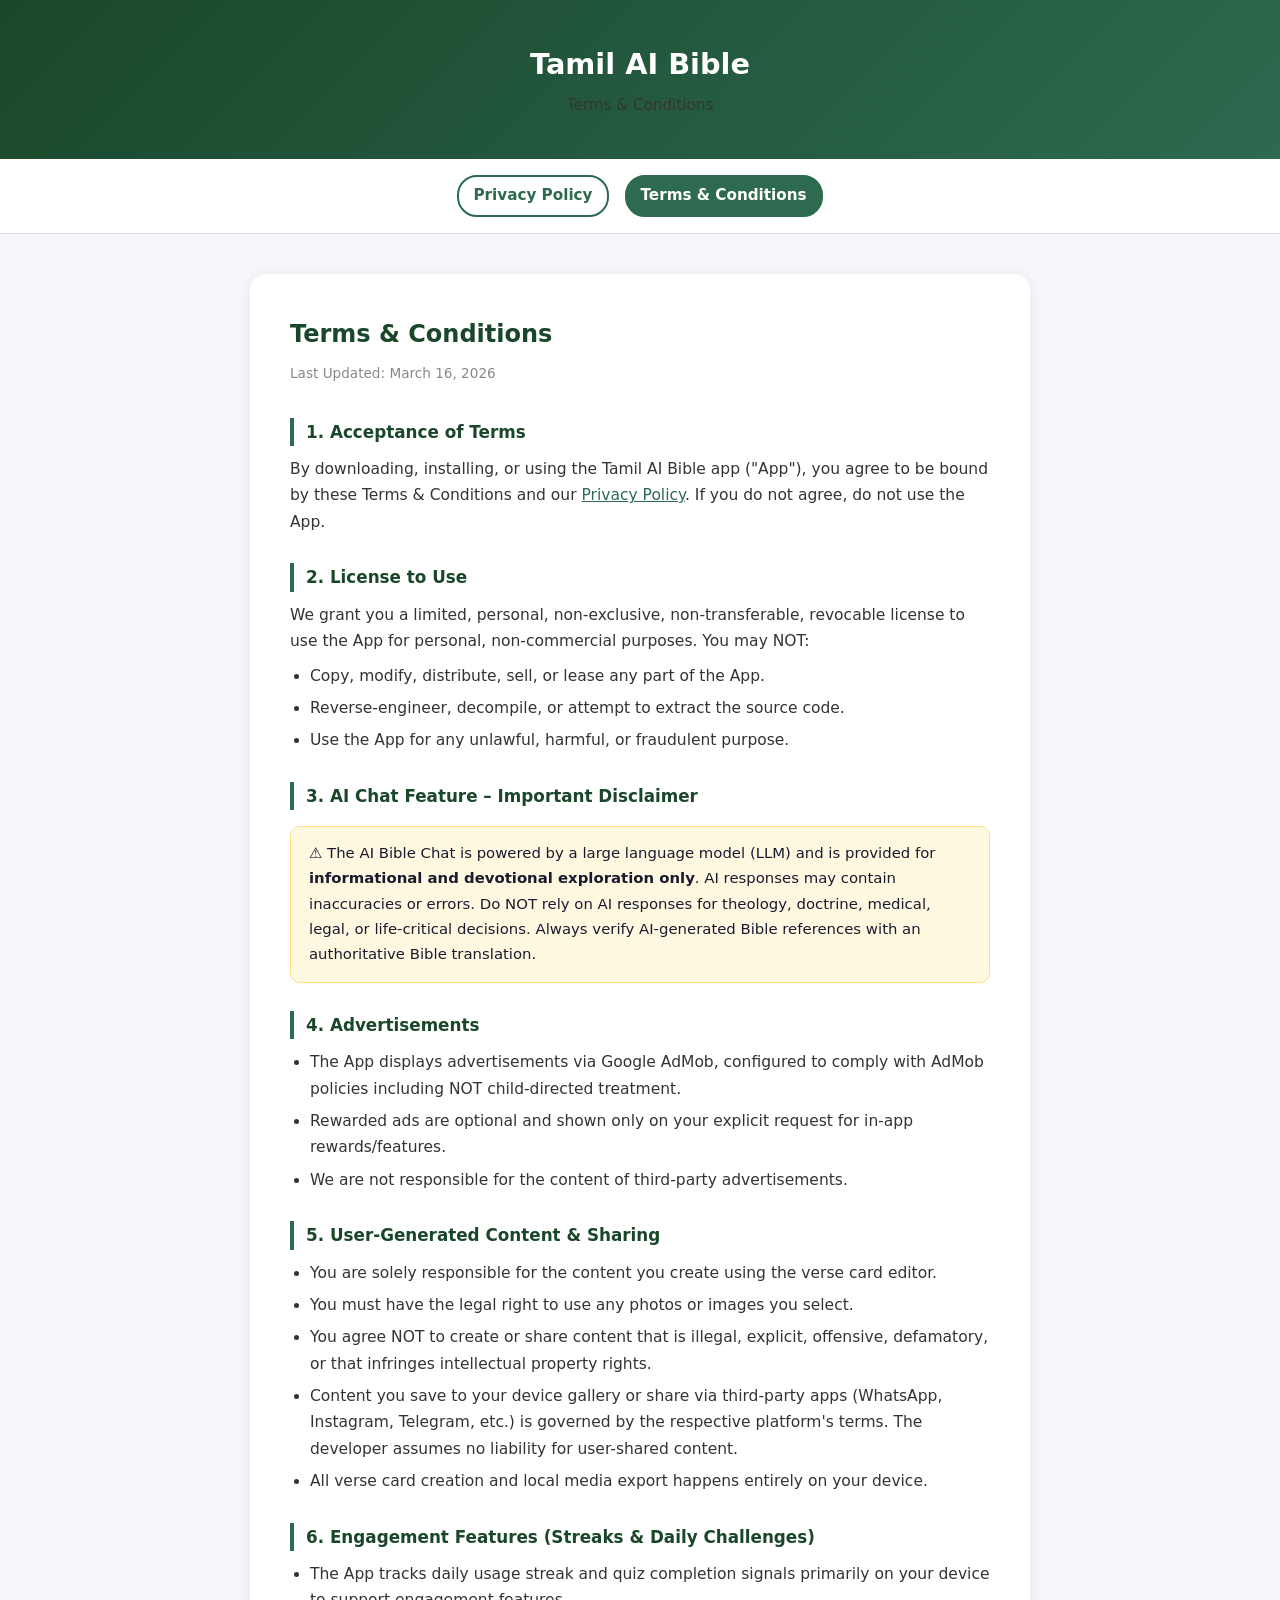
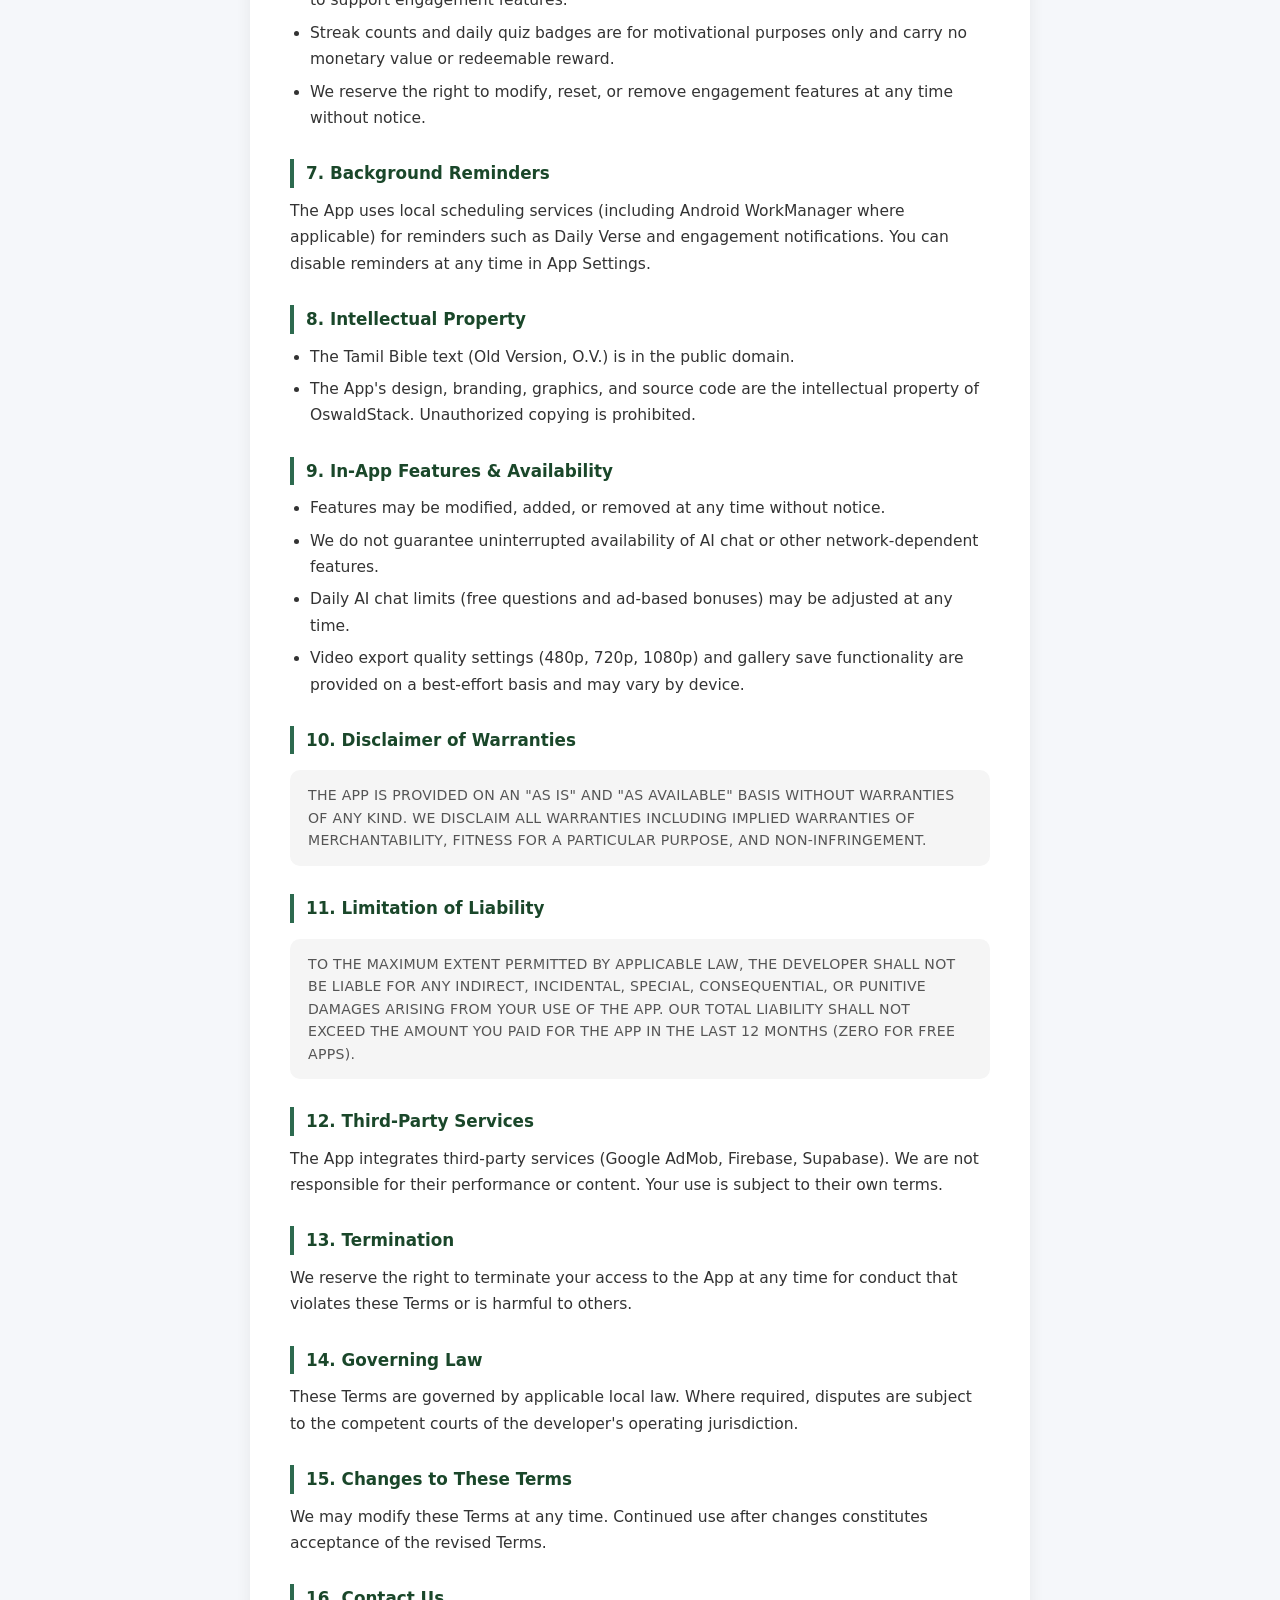
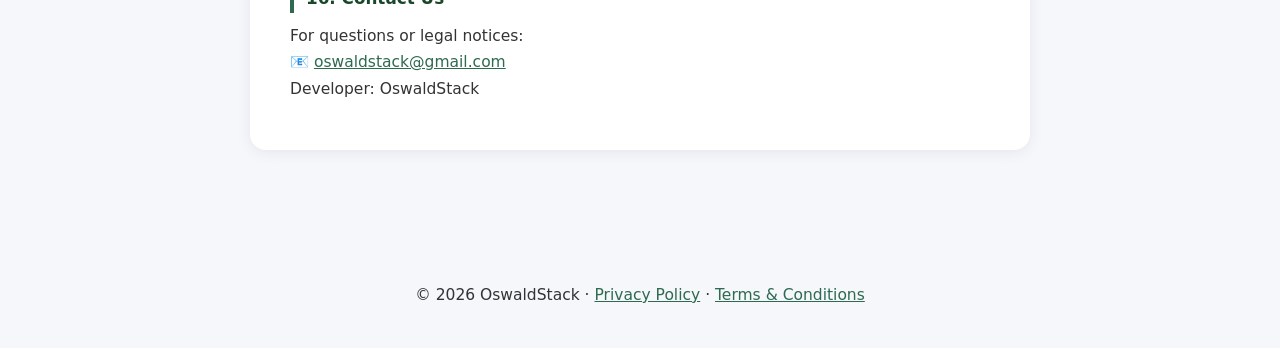
==== docs/terms.html @ f8a59f2b "email change" ====
<!DOCTYPE html>
<html lang="en">

<head>
  <meta charset="UTF-8" />
  <meta name="viewport" content="width=device-width, initial-scale=1.0" />
  <title>Terms &amp; Conditions – Tamil AI Bible</title>
  <style>
    * {
      box-sizing: border-box;
      margin: 0;
      padding: 0;
    }

    body {
      font-family: 'Segoe UI', system-ui, -apple-system, sans-serif;
      background: #f5f7fa;
      color: #1a1a2e;
      line-height: 1.7;
    }

    header {
      background: linear-gradient(135deg, #1a472a 0%, #2d6a4f 100%);
      color: white;
      padding: 40px 24px 32px;
      text-align: center;
    }

    header h1 {
      font-size: 1.8rem;
      font-weight: 700;
    }

    header p {
      font-size: 0.95rem;
      opacity: 0.85;
      margin-top: 4px;
    }

    nav {
      display: flex;
      justify-content: center;
      gap: 16px;
      padding: 16px;
      background: white;
      border-bottom: 1px solid #e0e0e0;
      position: sticky;
      top: 0;
      z-index: 10;
    }

    nav a {
      color: #2d6a4f;
      text-decoration: none;
      font-weight: 600;
      font-size: 0.95rem;
      padding: 6px 14px;
      border-radius: 20px;
      border: 2px solid #2d6a4f;
      transition: all 0.2s;
    }

    nav a:hover,
    nav a.active {
      background: #2d6a4f;
      color: white;
    }

    .container {
      max-width: 820px;
      margin: 40px auto;
      padding: 0 20px 60px;
    }

    .card {
      background: white;
      border-radius: 16px;
      padding: 40px;
      box-shadow: 0 2px 16px rgba(0, 0, 0, 0.07);
    }

    .card h2 {
      font-size: 1.5rem;
      color: #1a472a;
      margin-bottom: 8px;
    }

    .updated {
      color: #888;
      font-size: 0.85rem;
      margin-bottom: 32px;
      display: block;
    }

    h3 {
      font-size: 1.05rem;
      color: #1a472a;
      margin: 28px 0 10px;
      padding-left: 12px;
      border-left: 4px solid #2d6a4f;
    }

    p,
    li {
      font-size: 0.97rem;
      color: #333;
      margin-bottom: 8px;
    }

    ul {
      padding-left: 20px;
    }

    li {
      margin-bottom: 6px;
    }

    a {
      color: #2d6a4f;
    }

    .warning {
      background: #fff8e1;
      border: 1px solid #ffe082;
      border-radius: 10px;
      padding: 14px 18px;
      margin: 16px 0;
      font-size: 0.93rem;
    }

    .legal {
      background: #f5f5f5;
      border-radius: 10px;
      padding: 14px 18px;
      margin: 16px 0;
      font-size: 0.88rem;
      color: #555;
      text-transform: uppercase;
      letter-spacing: 0.02em;
      line-height: 1.6;
    }

    footer {
      text-align: center;
      color: #aaa;
      font-size: 0.85rem;
      padding: 32px 16px;
    }

    footer a {
      color: #2d6a4f;
    }

    @media (max-width: 600px) {
      .card {
        padding: 24px 16px;
      }
    }
  </style>
</head>

<body>

  <header>
    <h1>Tamil AI Bible</h1>
    <p>Terms &amp; Conditions</p>
  </header>

  <nav>
    <a href="privacy.html">Privacy Policy</a>
    <a href="terms.html" class="active">Terms &amp; Conditions</a>
  </nav>

  <div class="container">
    <div class="card">
      <h2>Terms &amp; Conditions</h2>
      <span class="updated">Last Updated: March 16, 2026</span>

      <h3>1. Acceptance of Terms</h3>
      <p>By downloading, installing, or using the Tamil AI Bible app ("App"), you agree to be bound by these Terms &amp;
        Conditions and our <a href="privacy.html">Privacy Policy</a>. If you do not agree, do not use the App.</p>

      <h3>2. License to Use</h3>
      <p>We grant you a limited, personal, non-exclusive, non-transferable, revocable license to use the App for
        personal, non-commercial purposes. You may NOT:</p>
      <ul>
        <li>Copy, modify, distribute, sell, or lease any part of the App.</li>
        <li>Reverse-engineer, decompile, or attempt to extract the source code.</li>
        <li>Use the App for any unlawful, harmful, or fraudulent purpose.</li>
      </ul>

      <h3>3. AI Chat Feature – Important Disclaimer</h3>
      <div class="warning">
        ⚠️ The AI Bible Chat is powered by a large language model (LLM) and is provided for <strong>informational and
          devotional exploration only</strong>. AI responses may contain inaccuracies or errors. Do NOT rely on AI
        responses for theology, doctrine, medical, legal, or life-critical decisions. Always verify AI-generated Bible
        references with an authoritative Bible translation.
      </div>

      <h3>4. Advertisements</h3>
      <ul>
        <li>The App displays advertisements via Google AdMob, configured to comply with AdMob policies including NOT
          child-directed treatment.</li>
        <li>Rewarded ads are optional and shown only on your explicit request for in-app rewards/features.</li>
        <li>We are not responsible for the content of third-party advertisements.</li>
      </ul>

      <h3>5. User-Generated Content &amp; Sharing</h3>
      <ul>
        <li>You are solely responsible for the content you create using the verse card editor.</li>
        <li>You must have the legal right to use any photos or images you select.</li>
        <li>You agree NOT to create or share content that is illegal, explicit, offensive, defamatory, or that infringes
          intellectual property rights.</li>
        <li>Content you save to your device gallery or share via third-party apps (WhatsApp, Instagram, Telegram, etc.)
          is governed by the respective platform's terms. The developer assumes no liability for user-shared content.
        </li>
        <li>All verse card creation and local media export happens entirely on your device.</li>
      </ul>

      <h3>6. Engagement Features (Streaks &amp; Daily Challenges)</h3>
      <ul>
        <li>The App tracks daily usage streak and quiz completion signals primarily on your device to support engagement
          features.</li>
        <li>Streak counts and daily quiz badges are for motivational purposes only and carry no monetary value or
          redeemable reward.</li>
        <li>We reserve the right to modify, reset, or remove engagement features at any time without notice.</li>
      </ul>

      <h3>7. Background Reminders</h3>
      <p>The App uses local scheduling services (including Android WorkManager where applicable) for reminders such as
        Daily Verse and engagement notifications. You can disable reminders at any time in App Settings.</p>

      <h3>8. Intellectual Property</h3>
      <ul>
        <li>The Tamil Bible text (Old Version, O.V.) is in the public domain.</li>
        <li>The App's design, branding, graphics, and source code are the intellectual property of OswaldStack.
          Unauthorized copying is prohibited.</li>
      </ul>

      <h3>9. In-App Features &amp; Availability</h3>
      <ul>
        <li>Features may be modified, added, or removed at any time without notice.</li>
        <li>We do not guarantee uninterrupted availability of AI chat or other network-dependent features.</li>
        <li>Daily AI chat limits (free questions and ad-based bonuses) may be adjusted at any time.</li>
        <li>Video export quality settings (480p, 720p, 1080p) and gallery save functionality are provided on a
          best-effort basis and may vary by device.</li>
      </ul>

      <h3>10. Disclaimer of Warranties</h3>
      <div class="legal">
        THE APP IS PROVIDED ON AN "AS IS" AND "AS AVAILABLE" BASIS WITHOUT WARRANTIES OF ANY KIND. WE DISCLAIM ALL
        WARRANTIES INCLUDING IMPLIED WARRANTIES OF MERCHANTABILITY, FITNESS FOR A PARTICULAR PURPOSE, AND
        NON-INFRINGEMENT.
      </div>

      <h3>11. Limitation of Liability</h3>
      <div class="legal">
        TO THE MAXIMUM EXTENT PERMITTED BY APPLICABLE LAW, THE DEVELOPER SHALL NOT BE LIABLE FOR ANY INDIRECT,
        INCIDENTAL, SPECIAL, CONSEQUENTIAL, OR PUNITIVE DAMAGES ARISING FROM YOUR USE OF THE APP. OUR TOTAL LIABILITY
        SHALL NOT EXCEED THE AMOUNT YOU PAID FOR THE APP IN THE LAST 12 MONTHS (ZERO FOR FREE APPS).
      </div>

      <h3>12. Third-Party Services</h3>
      <p>The App integrates third-party services (Google AdMob, Firebase, Supabase). We are not responsible for their
        performance or content. Your use is subject to their own terms.</p>

      <h3>13. Termination</h3>
      <p>We reserve the right to terminate your access to the App at any time for conduct that violates these Terms or
        is harmful to others.</p>

      <h3>14. Governing Law</h3>
      <p>These Terms are governed by applicable local law. Where required, disputes are subject to the competent courts
        of the developer's operating jurisdiction.</p>

      <h3>15. Changes to These Terms</h3>
      <p>We may modify these Terms at any time. Continued use after changes constitutes acceptance of the revised Terms.
      </p>

      <h3>16. Contact Us</h3>
      <p>For questions or legal notices:<br />
        📧 <a href="mailto:oswaldstack@gmail.com">oswaldstack@gmail.com</a><br />
        Developer: OswaldStack</p>
    </div>
  </div>

  <footer>
    <p>&copy; 2026 OswaldStack · <a href="privacy.html">Privacy Policy</a> · <a href="terms.html">Terms &amp;
        Conditions</a></p>
  </footer>

</body>

</html>
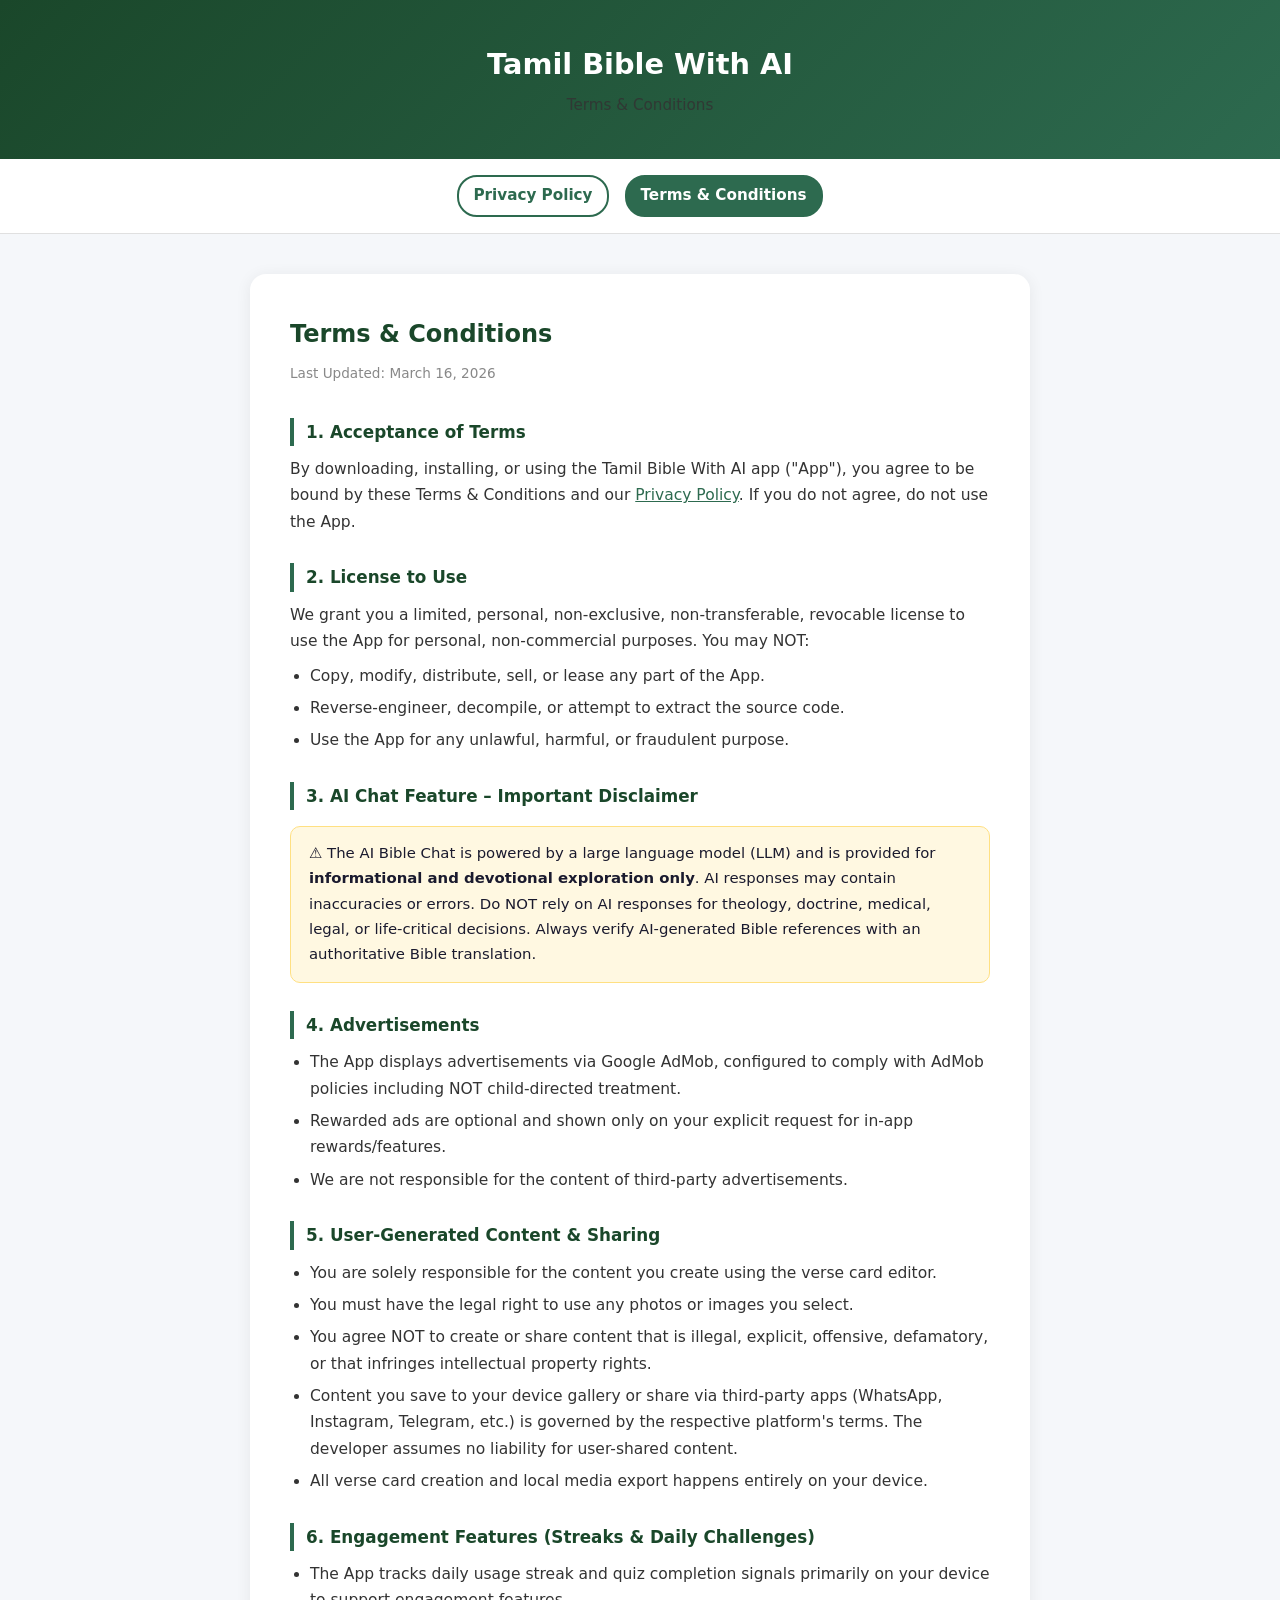
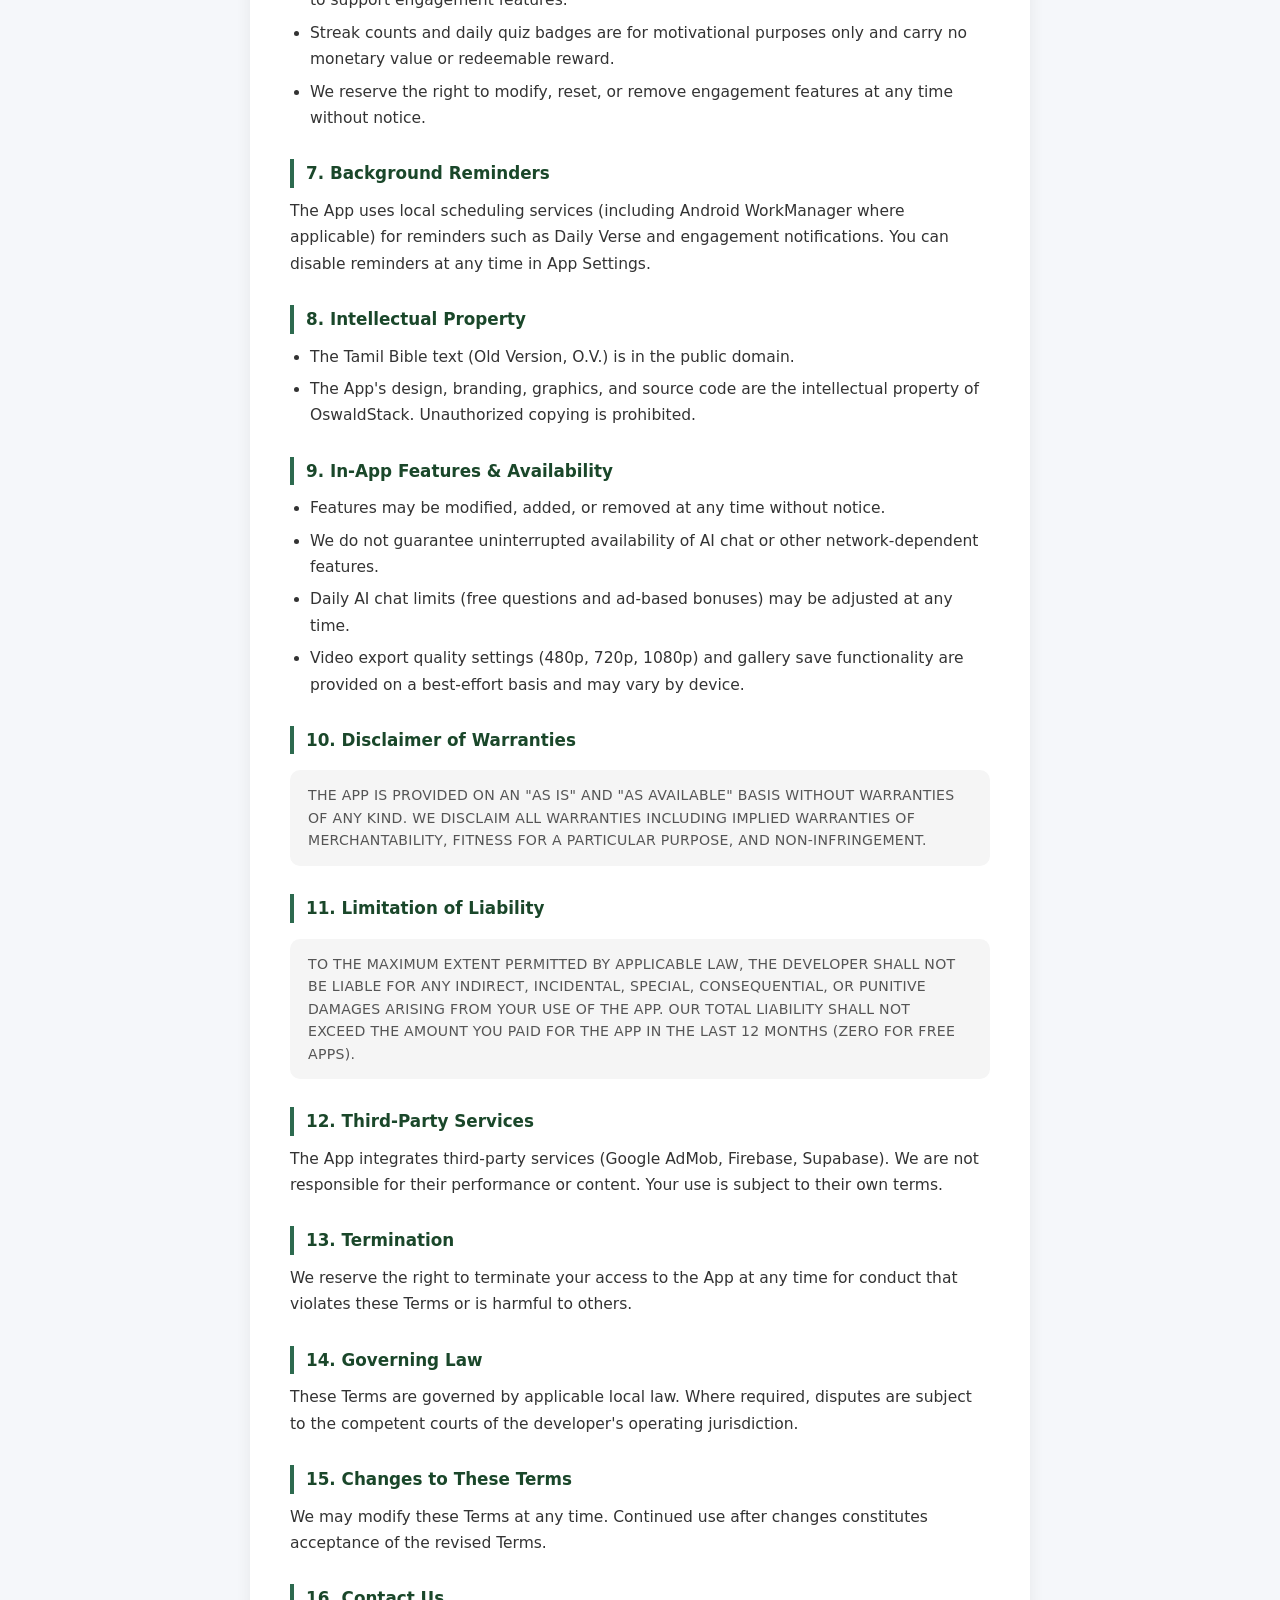
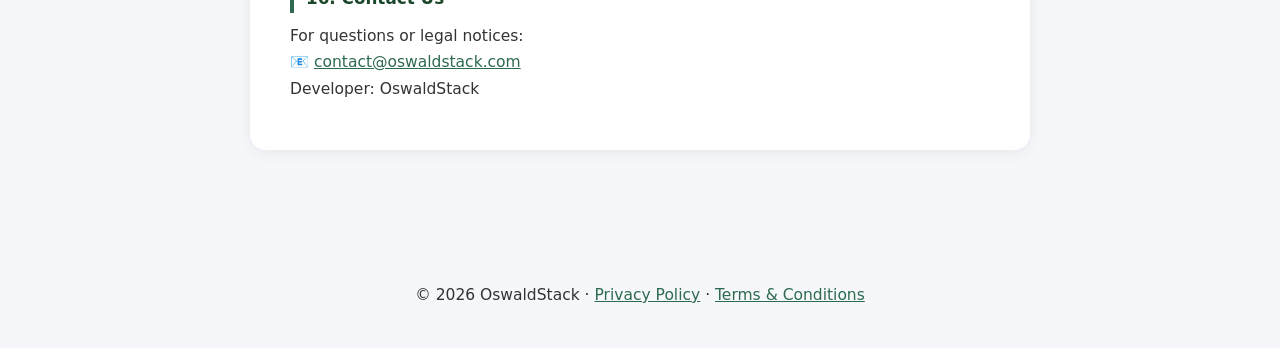
==== commit 9196a326: "Update privacy and terms documents" ====
--- a/docs/terms.html
+++ b/docs/terms.html
@@ -1,42 +1,25 @@
 <!DOCTYPE html>
 <html lang="en">
-
 <head>
   <meta charset="UTF-8" />
   <meta name="viewport" content="width=device-width, initial-scale=1.0" />
-  <title>Terms &amp; Conditions – Tamil AI Bible</title>
+  <title>Terms &amp; Conditions – Tamil Bible With AI</title>
   <style>
-    * {
-      box-sizing: border-box;
-      margin: 0;
-      padding: 0;
-    }
-
+    * { box-sizing: border-box; margin: 0; padding: 0; }
     body {
       font-family: 'Segoe UI', system-ui, -apple-system, sans-serif;
       background: #f5f7fa;
       color: #1a1a2e;
       line-height: 1.7;
     }
-
     header {
       background: linear-gradient(135deg, #1a472a 0%, #2d6a4f 100%);
       color: white;
       padding: 40px 24px 32px;
       text-align: center;
     }
-
-    header h1 {
-      font-size: 1.8rem;
-      font-weight: 700;
-    }
-
-    header p {
-      font-size: 0.95rem;
-      opacity: 0.85;
-      margin-top: 4px;
-    }
-
+    header h1 { font-size: 1.8rem; font-weight: 700; }
+    header p { font-size: 0.95rem; opacity: 0.85; margin-top: 4px; }
     nav {
       display: flex;
       justify-content: center;
@@ -48,7 +31,6 @@
       top: 0;
       z-index: 10;
     }
-
     nav a {
       color: #2d6a4f;
       text-decoration: none;
@@ -59,39 +41,32 @@
       border: 2px solid #2d6a4f;
       transition: all 0.2s;
     }
-
-    nav a:hover,
-    nav a.active {
+    nav a:hover, nav a.active {
       background: #2d6a4f;
       color: white;
     }
-
     .container {
       max-width: 820px;
       margin: 40px auto;
       padding: 0 20px 60px;
     }
-
     .card {
       background: white;
       border-radius: 16px;
       padding: 40px;
-      box-shadow: 0 2px 16px rgba(0, 0, 0, 0.07);
-    }
-
+      box-shadow: 0 2px 16px rgba(0,0,0,0.07);
+    }
     .card h2 {
       font-size: 1.5rem;
       color: #1a472a;
       margin-bottom: 8px;
     }
-
     .updated {
       color: #888;
       font-size: 0.85rem;
       margin-bottom: 32px;
       display: block;
     }
-
     h3 {
       font-size: 1.05rem;
       color: #1a472a;
@@ -99,26 +74,10 @@
       padding-left: 12px;
       border-left: 4px solid #2d6a4f;
     }
-
-    p,
-    li {
-      font-size: 0.97rem;
-      color: #333;
-      margin-bottom: 8px;
-    }
-
-    ul {
-      padding-left: 20px;
-    }
-
-    li {
-      margin-bottom: 6px;
-    }
-
-    a {
-      color: #2d6a4f;
-    }
-
+    p, li { font-size: 0.97rem; color: #333; margin-bottom: 8px; }
+    ul { padding-left: 20px; }
+    li { margin-bottom: 6px; }
+    a { color: #2d6a4f; }
     .warning {
       background: #fff8e1;
       border: 1px solid #ffe082;
@@ -127,7 +86,6 @@
       margin: 16px 0;
       font-size: 0.93rem;
     }
-
     .legal {
       background: #f5f5f5;
       border-radius: 10px;
@@ -139,155 +97,123 @@
       letter-spacing: 0.02em;
       line-height: 1.6;
     }
-
     footer {
       text-align: center;
       color: #aaa;
       font-size: 0.85rem;
       padding: 32px 16px;
     }
-
-    footer a {
-      color: #2d6a4f;
-    }
-
+    footer a { color: #2d6a4f; }
     @media (max-width: 600px) {
-      .card {
-        padding: 24px 16px;
-      }
+      .card { padding: 24px 16px; }
     }
   </style>
 </head>
-
 <body>
 
-  <header>
-    <h1>Tamil AI Bible</h1>
-    <p>Terms &amp; Conditions</p>
-  </header>
-
-  <nav>
-    <a href="privacy.html">Privacy Policy</a>
-    <a href="terms.html" class="active">Terms &amp; Conditions</a>
-  </nav>
-
-  <div class="container">
-    <div class="card">
-      <h2>Terms &amp; Conditions</h2>
-      <span class="updated">Last Updated: March 16, 2026</span>
-
-      <h3>1. Acceptance of Terms</h3>
-      <p>By downloading, installing, or using the Tamil AI Bible app ("App"), you agree to be bound by these Terms &amp;
-        Conditions and our <a href="privacy.html">Privacy Policy</a>. If you do not agree, do not use the App.</p>
-
-      <h3>2. License to Use</h3>
-      <p>We grant you a limited, personal, non-exclusive, non-transferable, revocable license to use the App for
-        personal, non-commercial purposes. You may NOT:</p>
-      <ul>
-        <li>Copy, modify, distribute, sell, or lease any part of the App.</li>
-        <li>Reverse-engineer, decompile, or attempt to extract the source code.</li>
-        <li>Use the App for any unlawful, harmful, or fraudulent purpose.</li>
-      </ul>
-
-      <h3>3. AI Chat Feature – Important Disclaimer</h3>
-      <div class="warning">
-        ⚠️ The AI Bible Chat is powered by a large language model (LLM) and is provided for <strong>informational and
-          devotional exploration only</strong>. AI responses may contain inaccuracies or errors. Do NOT rely on AI
-        responses for theology, doctrine, medical, legal, or life-critical decisions. Always verify AI-generated Bible
-        references with an authoritative Bible translation.
-      </div>
-
-      <h3>4. Advertisements</h3>
-      <ul>
-        <li>The App displays advertisements via Google AdMob, configured to comply with AdMob policies including NOT
-          child-directed treatment.</li>
-        <li>Rewarded ads are optional and shown only on your explicit request for in-app rewards/features.</li>
-        <li>We are not responsible for the content of third-party advertisements.</li>
-      </ul>
-
-      <h3>5. User-Generated Content &amp; Sharing</h3>
-      <ul>
-        <li>You are solely responsible for the content you create using the verse card editor.</li>
-        <li>You must have the legal right to use any photos or images you select.</li>
-        <li>You agree NOT to create or share content that is illegal, explicit, offensive, defamatory, or that infringes
-          intellectual property rights.</li>
-        <li>Content you save to your device gallery or share via third-party apps (WhatsApp, Instagram, Telegram, etc.)
-          is governed by the respective platform's terms. The developer assumes no liability for user-shared content.
-        </li>
-        <li>All verse card creation and local media export happens entirely on your device.</li>
-      </ul>
-
-      <h3>6. Engagement Features (Streaks &amp; Daily Challenges)</h3>
-      <ul>
-        <li>The App tracks daily usage streak and quiz completion signals primarily on your device to support engagement
-          features.</li>
-        <li>Streak counts and daily quiz badges are for motivational purposes only and carry no monetary value or
-          redeemable reward.</li>
-        <li>We reserve the right to modify, reset, or remove engagement features at any time without notice.</li>
-      </ul>
-
-      <h3>7. Background Reminders</h3>
-      <p>The App uses local scheduling services (including Android WorkManager where applicable) for reminders such as
-        Daily Verse and engagement notifications. You can disable reminders at any time in App Settings.</p>
-
-      <h3>8. Intellectual Property</h3>
-      <ul>
-        <li>The Tamil Bible text (Old Version, O.V.) is in the public domain.</li>
-        <li>The App's design, branding, graphics, and source code are the intellectual property of OswaldStack.
-          Unauthorized copying is prohibited.</li>
-      </ul>
-
-      <h3>9. In-App Features &amp; Availability</h3>
-      <ul>
-        <li>Features may be modified, added, or removed at any time without notice.</li>
-        <li>We do not guarantee uninterrupted availability of AI chat or other network-dependent features.</li>
-        <li>Daily AI chat limits (free questions and ad-based bonuses) may be adjusted at any time.</li>
-        <li>Video export quality settings (480p, 720p, 1080p) and gallery save functionality are provided on a
-          best-effort basis and may vary by device.</li>
-      </ul>
-
-      <h3>10. Disclaimer of Warranties</h3>
-      <div class="legal">
-        THE APP IS PROVIDED ON AN "AS IS" AND "AS AVAILABLE" BASIS WITHOUT WARRANTIES OF ANY KIND. WE DISCLAIM ALL
-        WARRANTIES INCLUDING IMPLIED WARRANTIES OF MERCHANTABILITY, FITNESS FOR A PARTICULAR PURPOSE, AND
-        NON-INFRINGEMENT.
-      </div>
-
-      <h3>11. Limitation of Liability</h3>
-      <div class="legal">
-        TO THE MAXIMUM EXTENT PERMITTED BY APPLICABLE LAW, THE DEVELOPER SHALL NOT BE LIABLE FOR ANY INDIRECT,
-        INCIDENTAL, SPECIAL, CONSEQUENTIAL, OR PUNITIVE DAMAGES ARISING FROM YOUR USE OF THE APP. OUR TOTAL LIABILITY
-        SHALL NOT EXCEED THE AMOUNT YOU PAID FOR THE APP IN THE LAST 12 MONTHS (ZERO FOR FREE APPS).
-      </div>
-
-      <h3>12. Third-Party Services</h3>
-      <p>The App integrates third-party services (Google AdMob, Firebase, Supabase). We are not responsible for their
-        performance or content. Your use is subject to their own terms.</p>
-
-      <h3>13. Termination</h3>
-      <p>We reserve the right to terminate your access to the App at any time for conduct that violates these Terms or
-        is harmful to others.</p>
-
-      <h3>14. Governing Law</h3>
-      <p>These Terms are governed by applicable local law. Where required, disputes are subject to the competent courts
-        of the developer's operating jurisdiction.</p>
-
-      <h3>15. Changes to These Terms</h3>
-      <p>We may modify these Terms at any time. Continued use after changes constitutes acceptance of the revised Terms.
-      </p>
-
-      <h3>16. Contact Us</h3>
-      <p>For questions or legal notices:<br />
-        📧 <a href="mailto:oswaldstack@gmail.com">oswaldstack@gmail.com</a><br />
-        Developer: OswaldStack</p>
+<header>
+  <h1>Tamil Bible With AI</h1>
+  <p>Terms &amp; Conditions</p>
+</header>
+
+<nav>
+  <a href="privacy.html">Privacy Policy</a>
+  <a href="terms.html" class="active">Terms &amp; Conditions</a>
+</nav>
+
+<div class="container">
+  <div class="card">
+    <h2>Terms &amp; Conditions</h2>
+    <span class="updated">Last Updated: March 16, 2026</span>
+
+    <h3>1. Acceptance of Terms</h3>
+    <p>By downloading, installing, or using the Tamil Bible With AI app ("App"), you agree to be bound by these Terms &amp; Conditions and our <a href="privacy.html">Privacy Policy</a>. If you do not agree, do not use the App.</p>
+
+    <h3>2. License to Use</h3>
+    <p>We grant you a limited, personal, non-exclusive, non-transferable, revocable license to use the App for personal, non-commercial purposes. You may NOT:</p>
+    <ul>
+      <li>Copy, modify, distribute, sell, or lease any part of the App.</li>
+      <li>Reverse-engineer, decompile, or attempt to extract the source code.</li>
+      <li>Use the App for any unlawful, harmful, or fraudulent purpose.</li>
+    </ul>
+
+    <h3>3. AI Chat Feature – Important Disclaimer</h3>
+    <div class="warning">
+      ⚠️ The AI Bible Chat is powered by a large language model (LLM) and is provided for <strong>informational and devotional exploration only</strong>. AI responses may contain inaccuracies or errors. Do NOT rely on AI responses for theology, doctrine, medical, legal, or life-critical decisions. Always verify AI-generated Bible references with an authoritative Bible translation.
     </div>
+
+    <h3>4. Advertisements</h3>
+    <ul>
+      <li>The App displays advertisements via Google AdMob, configured to comply with AdMob policies including NOT child-directed treatment.</li>
+      <li>Rewarded ads are optional and shown only on your explicit request for in-app rewards/features.</li>
+      <li>We are not responsible for the content of third-party advertisements.</li>
+    </ul>
+
+    <h3>5. User-Generated Content &amp; Sharing</h3>
+    <ul>
+      <li>You are solely responsible for the content you create using the verse card editor.</li>
+      <li>You must have the legal right to use any photos or images you select.</li>
+      <li>You agree NOT to create or share content that is illegal, explicit, offensive, defamatory, or that infringes intellectual property rights.</li>
+      <li>Content you save to your device gallery or share via third-party apps (WhatsApp, Instagram, Telegram, etc.) is governed by the respective platform's terms. The developer assumes no liability for user-shared content.</li>
+      <li>All verse card creation and local media export happens entirely on your device.</li>
+    </ul>
+
+    <h3>6. Engagement Features (Streaks &amp; Daily Challenges)</h3>
+    <ul>
+      <li>The App tracks daily usage streak and quiz completion signals primarily on your device to support engagement features.</li>
+      <li>Streak counts and daily quiz badges are for motivational purposes only and carry no monetary value or redeemable reward.</li>
+      <li>We reserve the right to modify, reset, or remove engagement features at any time without notice.</li>
+    </ul>
+
+    <h3>7. Background Reminders</h3>
+    <p>The App uses local scheduling services (including Android WorkManager where applicable) for reminders such as Daily Verse and engagement notifications. You can disable reminders at any time in App Settings.</p>
+
+    <h3>8. Intellectual Property</h3>
+    <ul>
+      <li>The Tamil Bible text (Old Version, O.V.) is in the public domain.</li>
+      <li>The App's design, branding, graphics, and source code are the intellectual property of OswaldStack. Unauthorized copying is prohibited.</li>
+    </ul>
+
+    <h3>9. In-App Features &amp; Availability</h3>
+    <ul>
+      <li>Features may be modified, added, or removed at any time without notice.</li>
+      <li>We do not guarantee uninterrupted availability of AI chat or other network-dependent features.</li>
+      <li>Daily AI chat limits (free questions and ad-based bonuses) may be adjusted at any time.</li>
+      <li>Video export quality settings (480p, 720p, 1080p) and gallery save functionality are provided on a best-effort basis and may vary by device.</li>
+    </ul>
+
+    <h3>10. Disclaimer of Warranties</h3>
+    <div class="legal">
+      THE APP IS PROVIDED ON AN "AS IS" AND "AS AVAILABLE" BASIS WITHOUT WARRANTIES OF ANY KIND. WE DISCLAIM ALL WARRANTIES INCLUDING IMPLIED WARRANTIES OF MERCHANTABILITY, FITNESS FOR A PARTICULAR PURPOSE, AND NON-INFRINGEMENT.
+    </div>
+
+    <h3>11. Limitation of Liability</h3>
+    <div class="legal">
+      TO THE MAXIMUM EXTENT PERMITTED BY APPLICABLE LAW, THE DEVELOPER SHALL NOT BE LIABLE FOR ANY INDIRECT, INCIDENTAL, SPECIAL, CONSEQUENTIAL, OR PUNITIVE DAMAGES ARISING FROM YOUR USE OF THE APP. OUR TOTAL LIABILITY SHALL NOT EXCEED THE AMOUNT YOU PAID FOR THE APP IN THE LAST 12 MONTHS (ZERO FOR FREE APPS).
+    </div>
+
+    <h3>12. Third-Party Services</h3>
+    <p>The App integrates third-party services (Google AdMob, Firebase, Supabase). We are not responsible for their performance or content. Your use is subject to their own terms.</p>
+
+    <h3>13. Termination</h3>
+    <p>We reserve the right to terminate your access to the App at any time for conduct that violates these Terms or is harmful to others.</p>
+
+    <h3>14. Governing Law</h3>
+    <p>These Terms are governed by applicable local law. Where required, disputes are subject to the competent courts of the developer's operating jurisdiction.</p>
+
+    <h3>15. Changes to These Terms</h3>
+    <p>We may modify these Terms at any time. Continued use after changes constitutes acceptance of the revised Terms.</p>
+
+    <h3>16. Contact Us</h3>
+    <p>For questions or legal notices:<br/>
+    📧 <a href="mailto:contact@oswaldstack.com">contact@oswaldstack.com</a><br/>
+    Developer: OswaldStack</p>
   </div>
-
-  <footer>
-    <p>&copy; 2026 OswaldStack · <a href="privacy.html">Privacy Policy</a> · <a href="terms.html">Terms &amp;
-        Conditions</a></p>
-  </footer>
+</div>
+
+<footer>
+  <p>&copy; 2026 OswaldStack · <a href="privacy.html">Privacy Policy</a> · <a href="terms.html">Terms &amp; Conditions</a></p>
+</footer>
 
 </body>
-
-</html>+</html>
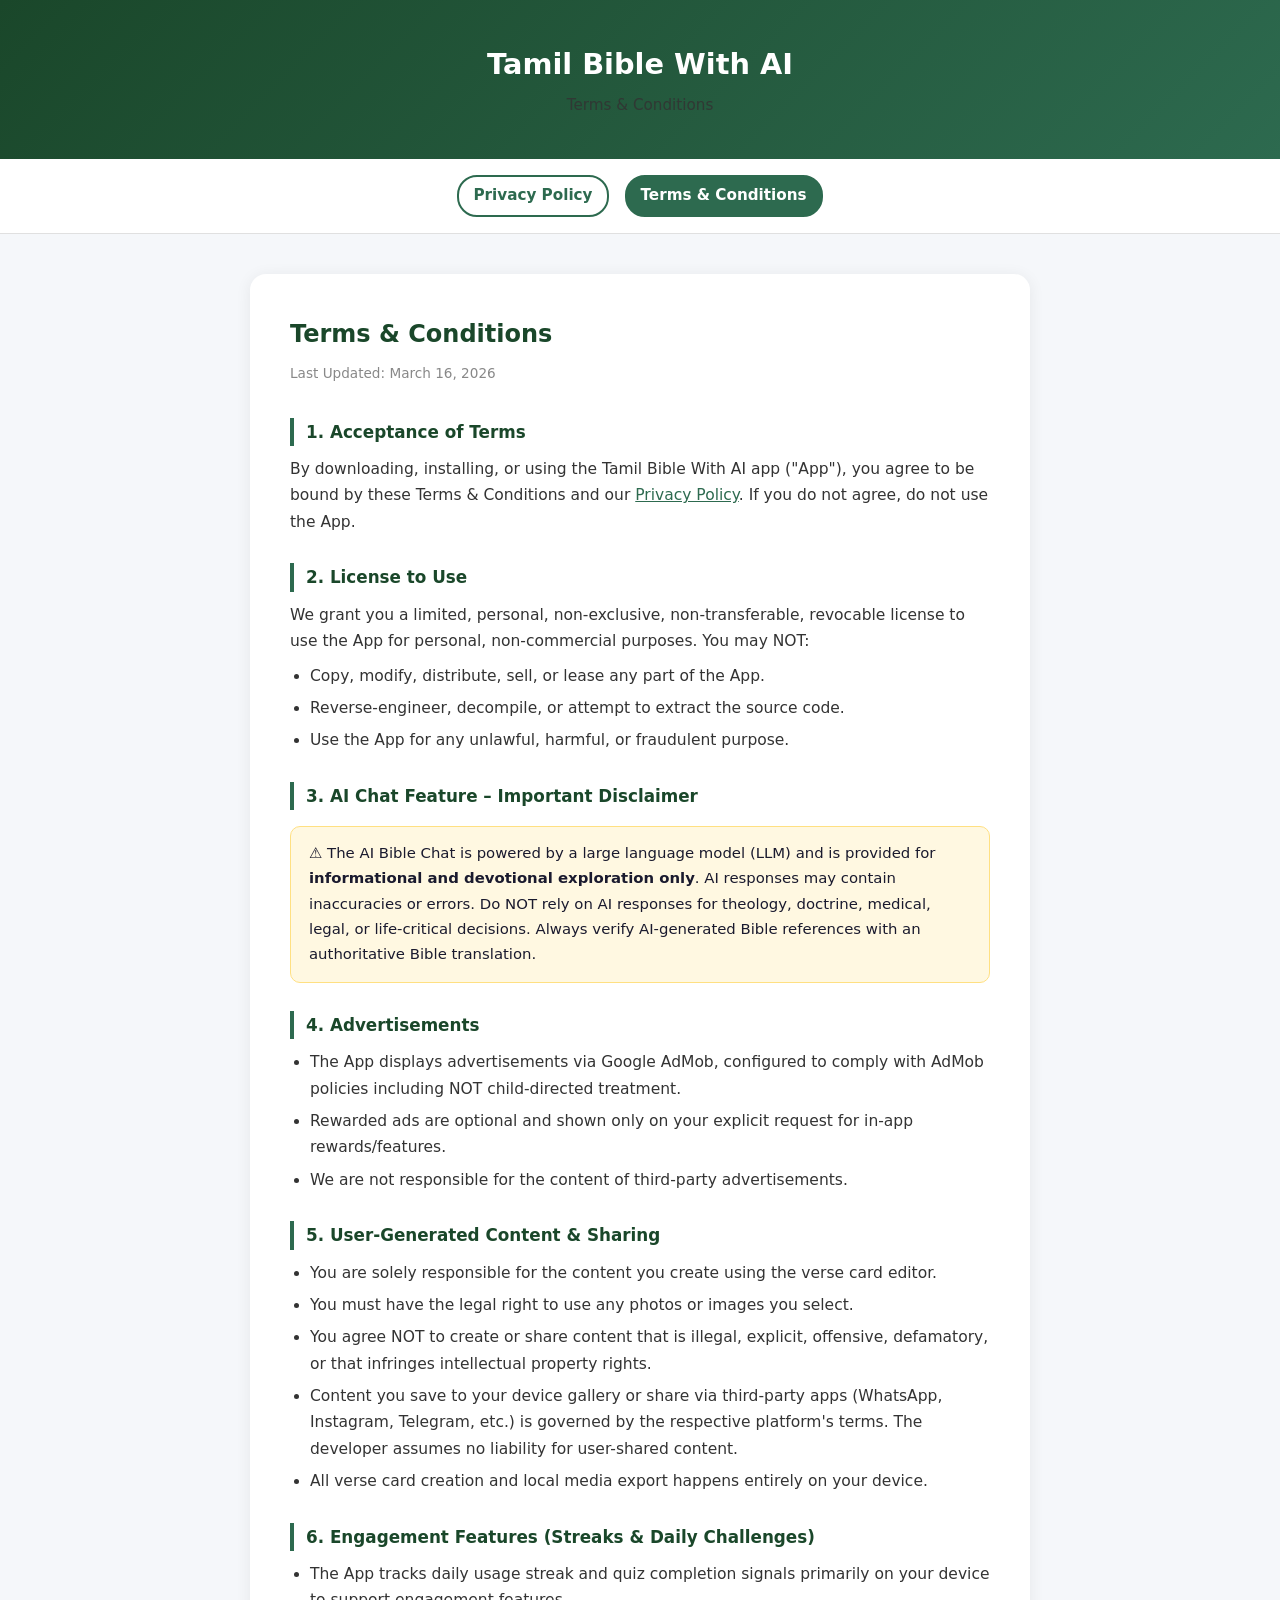
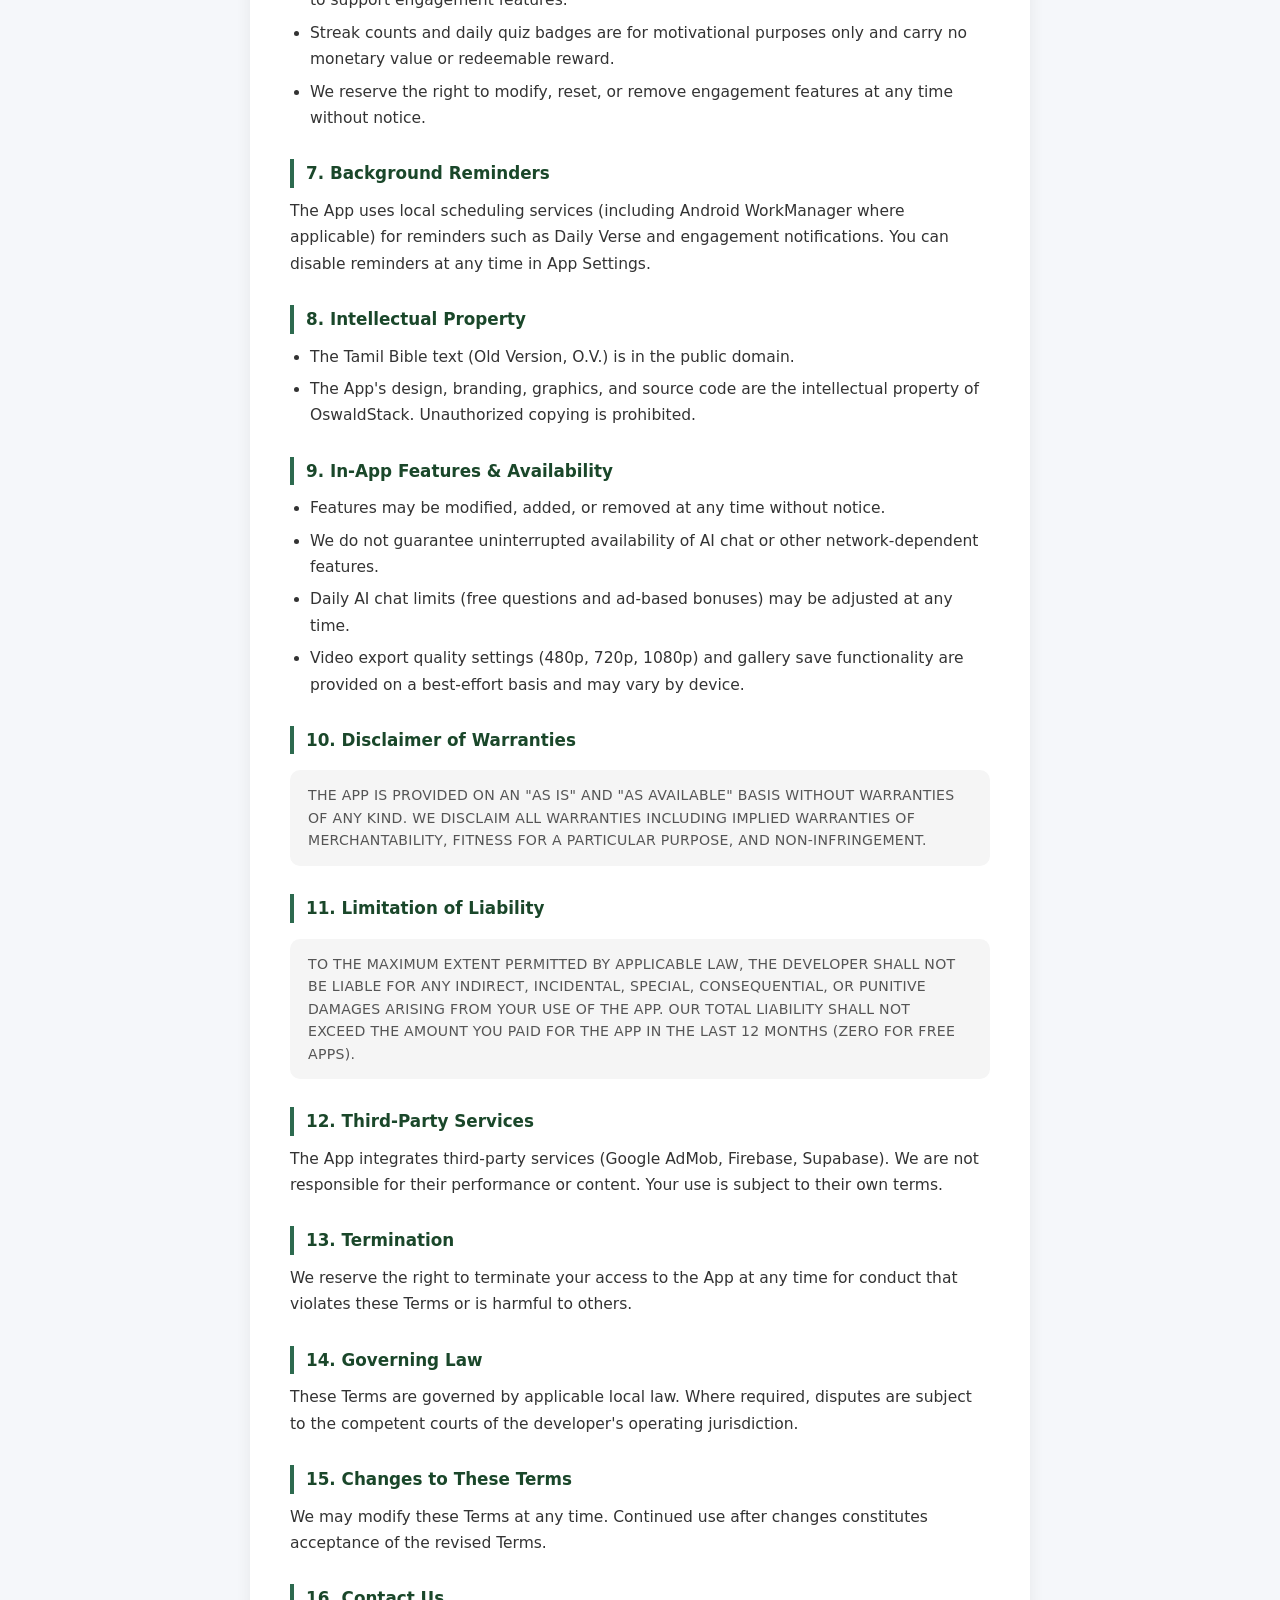
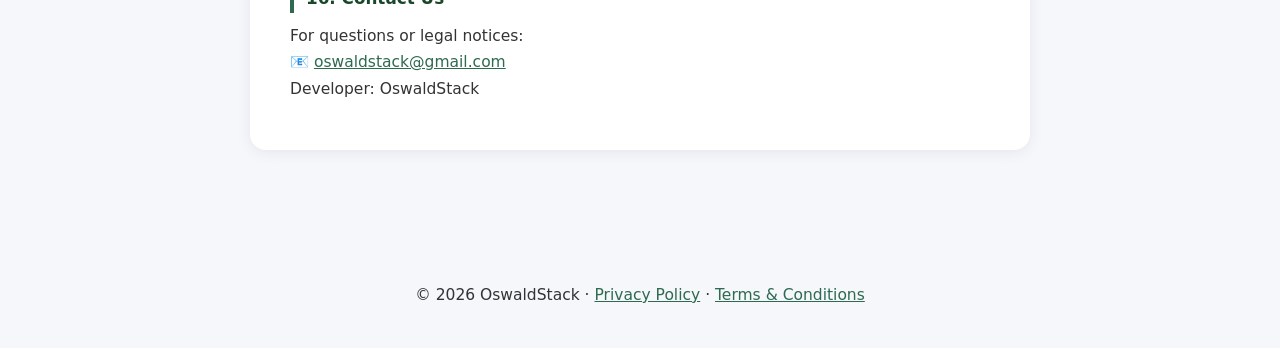
==== commit b0cbe69d: "before google" ====
--- a/docs/terms.html
+++ b/docs/terms.html
@@ -206,7 +206,7 @@
 
     <h3>16. Contact Us</h3>
     <p>For questions or legal notices:<br/>
-    📧 <a href="mailto:contact@oswaldstack.com">contact@oswaldstack.com</a><br/>
+    📧 <a href="mailto:oswaldstack@gmail.com">oswaldstack@gmail.com</a><br/>
     Developer: OswaldStack</p>
   </div>
 </div>
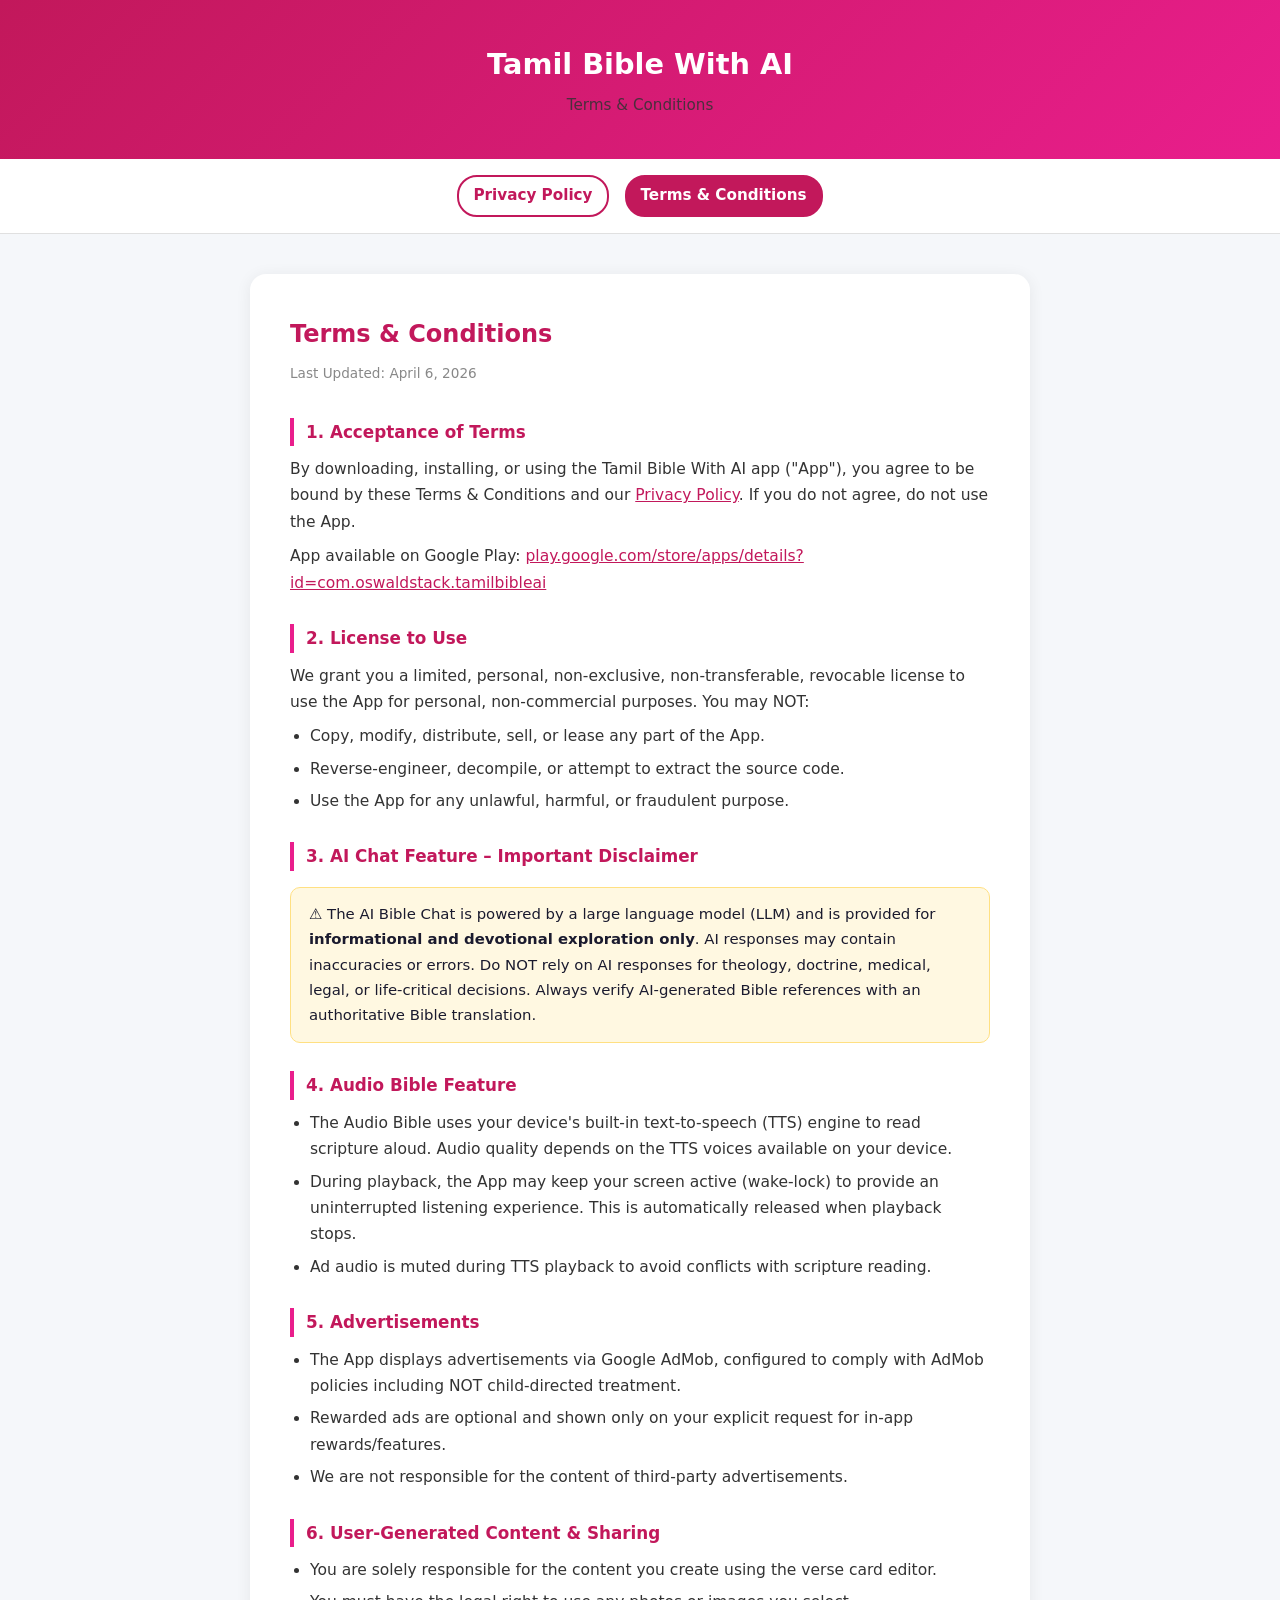
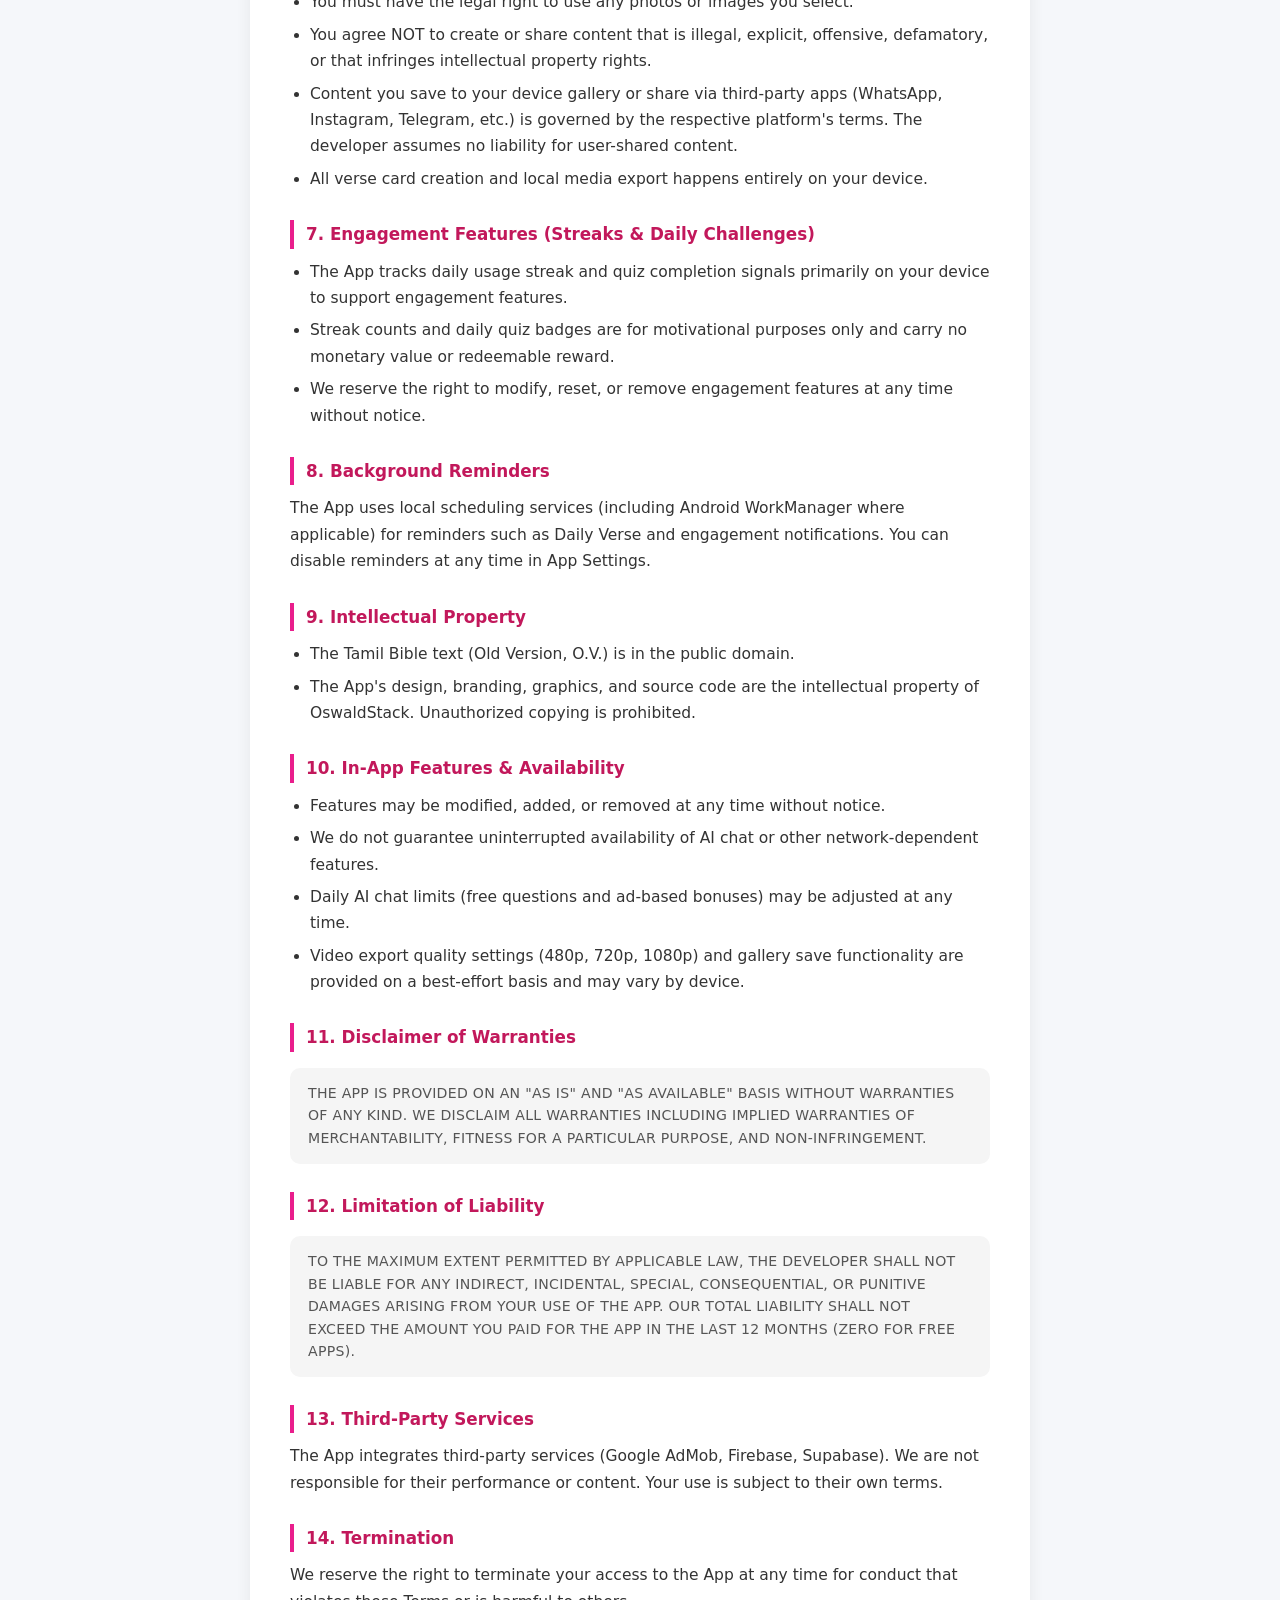
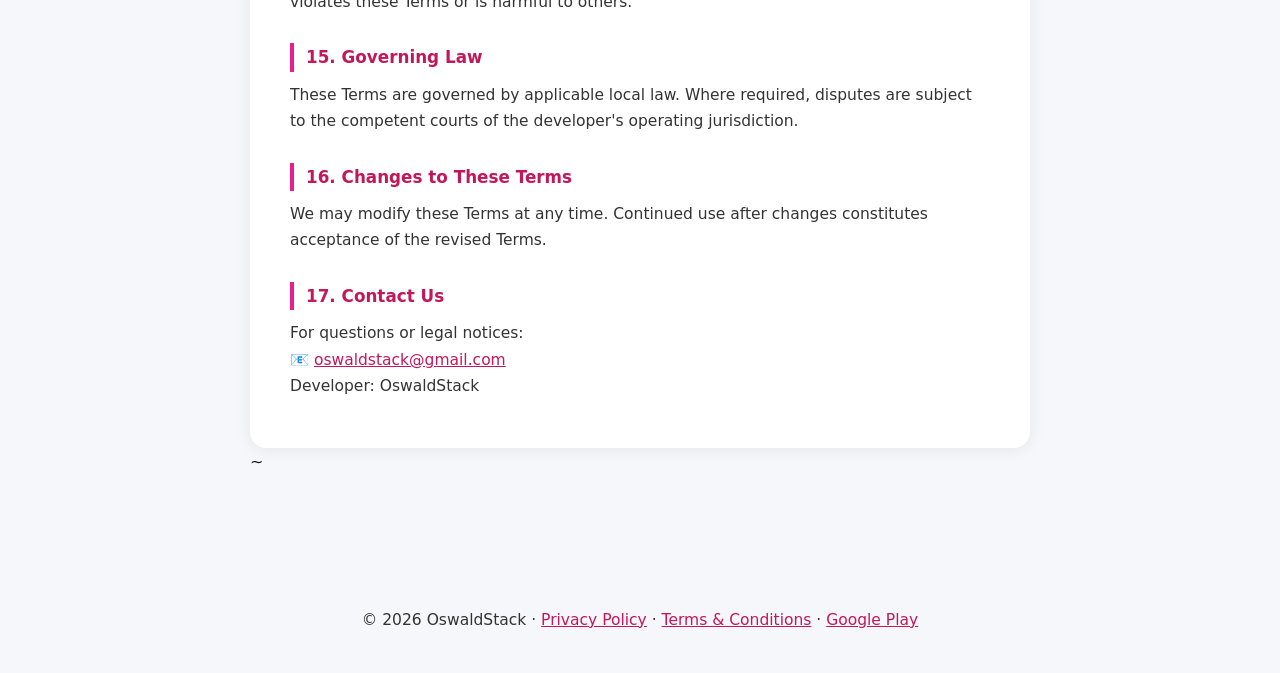
==== commit 4b338f29: "second update with audio bible" ====
--- a/docs/terms.html
+++ b/docs/terms.html
@@ -13,13 +13,13 @@
       line-height: 1.7;
     }
     header {
-      background: linear-gradient(135deg, #1a472a 0%, #2d6a4f 100%);
+      background: linear-gradient(135deg, #c2185b 0%, #e91e8c 100%);
       color: white;
       padding: 40px 24px 32px;
       text-align: center;
     }
     header h1 { font-size: 1.8rem; font-weight: 700; }
-    header p { font-size: 0.95rem; opacity: 0.85; margin-top: 4px; }
+    header p  { font-size: 0.95rem; opacity: 0.85; margin-top: 4px; }
     nav {
       display: flex;
       justify-content: center;
@@ -32,17 +32,17 @@
       z-index: 10;
     }
     nav a {
-      color: #2d6a4f;
+      color: #c2185b;
       text-decoration: none;
       font-weight: 600;
       font-size: 0.95rem;
       padding: 6px 14px;
       border-radius: 20px;
-      border: 2px solid #2d6a4f;
+      border: 2px solid #c2185b;
       transition: all 0.2s;
     }
     nav a:hover, nav a.active {
-      background: #2d6a4f;
+      background: #c2185b;
       color: white;
     }
     .container {
@@ -58,7 +58,7 @@
     }
     .card h2 {
       font-size: 1.5rem;
-      color: #1a472a;
+      color: #c2185b;
       margin-bottom: 8px;
     }
     .updated {
@@ -69,15 +69,15 @@
     }
     h3 {
       font-size: 1.05rem;
-      color: #1a472a;
+      color: #c2185b;
       margin: 28px 0 10px;
       padding-left: 12px;
-      border-left: 4px solid #2d6a4f;
+      border-left: 4px solid #e91e8c;
     }
     p, li { font-size: 0.97rem; color: #333; margin-bottom: 8px; }
     ul { padding-left: 20px; }
     li { margin-bottom: 6px; }
-    a { color: #2d6a4f; }
+    a { color: #c2185b; }
     .warning {
       background: #fff8e1;
       border: 1px solid #ffe082;
@@ -103,7 +103,7 @@
       font-size: 0.85rem;
       padding: 32px 16px;
     }
-    footer a { color: #2d6a4f; }
+    footer a { color: #c2185b; }
     @media (max-width: 600px) {
       .card { padding: 24px 16px; }
     }
@@ -124,10 +124,11 @@
 <div class="container">
   <div class="card">
     <h2>Terms &amp; Conditions</h2>
-    <span class="updated">Last Updated: March 16, 2026</span>
+    <span class="updated">Last Updated: April 6, 2026</span>
 
     <h3>1. Acceptance of Terms</h3>
     <p>By downloading, installing, or using the Tamil Bible With AI app ("App"), you agree to be bound by these Terms &amp; Conditions and our <a href="privacy.html">Privacy Policy</a>. If you do not agree, do not use the App.</p>
+    <p>App available on Google Play: <a href="https://play.google.com/store/apps/details?id=com.oswaldstack.tamilbibleai" target="_blank">play.google.com/store/apps/details?id=com.oswaldstack.tamilbibleai</a></p>
 
     <h3>2. License to Use</h3>
     <p>We grant you a limited, personal, non-exclusive, non-transferable, revocable license to use the App for personal, non-commercial purposes. You may NOT:</p>
@@ -142,14 +143,21 @@
       ⚠️ The AI Bible Chat is powered by a large language model (LLM) and is provided for <strong>informational and devotional exploration only</strong>. AI responses may contain inaccuracies or errors. Do NOT rely on AI responses for theology, doctrine, medical, legal, or life-critical decisions. Always verify AI-generated Bible references with an authoritative Bible translation.
     </div>
 
-    <h3>4. Advertisements</h3>
+    <h3>4. Audio Bible Feature</h3>
+    <ul>
+      <li>The Audio Bible uses your device's built-in text-to-speech (TTS) engine to read scripture aloud. Audio quality depends on the TTS voices available on your device.</li>
+      <li>During playback, the App may keep your screen active (wake-lock) to provide an uninterrupted listening experience. This is automatically released when playback stops.</li>
+      <li>Ad audio is muted during TTS playback to avoid conflicts with scripture reading.</li>
+    </ul>
+
+    <h3>5. Advertisements</h3>
     <ul>
       <li>The App displays advertisements via Google AdMob, configured to comply with AdMob policies including NOT child-directed treatment.</li>
       <li>Rewarded ads are optional and shown only on your explicit request for in-app rewards/features.</li>
       <li>We are not responsible for the content of third-party advertisements.</li>
     </ul>
 
-    <h3>5. User-Generated Content &amp; Sharing</h3>
+    <h3>6. User-Generated Content &amp; Sharing</h3>
     <ul>
       <li>You are solely responsible for the content you create using the verse card editor.</li>
       <li>You must have the legal right to use any photos or images you select.</li>
@@ -158,23 +166,23 @@
       <li>All verse card creation and local media export happens entirely on your device.</li>
     </ul>
 
-    <h3>6. Engagement Features (Streaks &amp; Daily Challenges)</h3>
+    <h3>7. Engagement Features (Streaks &amp; Daily Challenges)</h3>
     <ul>
       <li>The App tracks daily usage streak and quiz completion signals primarily on your device to support engagement features.</li>
       <li>Streak counts and daily quiz badges are for motivational purposes only and carry no monetary value or redeemable reward.</li>
       <li>We reserve the right to modify, reset, or remove engagement features at any time without notice.</li>
     </ul>
 
-    <h3>7. Background Reminders</h3>
+    <h3>8. Background Reminders</h3>
     <p>The App uses local scheduling services (including Android WorkManager where applicable) for reminders such as Daily Verse and engagement notifications. You can disable reminders at any time in App Settings.</p>
 
-    <h3>8. Intellectual Property</h3>
+    <h3>9. Intellectual Property</h3>
     <ul>
       <li>The Tamil Bible text (Old Version, O.V.) is in the public domain.</li>
       <li>The App's design, branding, graphics, and source code are the intellectual property of OswaldStack. Unauthorized copying is prohibited.</li>
     </ul>
 
-    <h3>9. In-App Features &amp; Availability</h3>
+    <h3>10. In-App Features &amp; Availability</h3>
     <ul>
       <li>Features may be modified, added, or removed at any time without notice.</li>
       <li>We do not guarantee uninterrupted availability of AI chat or other network-dependent features.</li>
@@ -182,37 +190,37 @@
       <li>Video export quality settings (480p, 720p, 1080p) and gallery save functionality are provided on a best-effort basis and may vary by device.</li>
     </ul>
 
-    <h3>10. Disclaimer of Warranties</h3>
+    <h3>11. Disclaimer of Warranties</h3>
     <div class="legal">
       THE APP IS PROVIDED ON AN "AS IS" AND "AS AVAILABLE" BASIS WITHOUT WARRANTIES OF ANY KIND. WE DISCLAIM ALL WARRANTIES INCLUDING IMPLIED WARRANTIES OF MERCHANTABILITY, FITNESS FOR A PARTICULAR PURPOSE, AND NON-INFRINGEMENT.
     </div>
 
-    <h3>11. Limitation of Liability</h3>
+    <h3>12. Limitation of Liability</h3>
     <div class="legal">
       TO THE MAXIMUM EXTENT PERMITTED BY APPLICABLE LAW, THE DEVELOPER SHALL NOT BE LIABLE FOR ANY INDIRECT, INCIDENTAL, SPECIAL, CONSEQUENTIAL, OR PUNITIVE DAMAGES ARISING FROM YOUR USE OF THE APP. OUR TOTAL LIABILITY SHALL NOT EXCEED THE AMOUNT YOU PAID FOR THE APP IN THE LAST 12 MONTHS (ZERO FOR FREE APPS).
     </div>
 
-    <h3>12. Third-Party Services</h3>
+    <h3>13. Third-Party Services</h3>
     <p>The App integrates third-party services (Google AdMob, Firebase, Supabase). We are not responsible for their performance or content. Your use is subject to their own terms.</p>
 
-    <h3>13. Termination</h3>
+    <h3>14. Termination</h3>
     <p>We reserve the right to terminate your access to the App at any time for conduct that violates these Terms or is harmful to others.</p>
 
-    <h3>14. Governing Law</h3>
+    <h3>15. Governing Law</h3>
     <p>These Terms are governed by applicable local law. Where required, disputes are subject to the competent courts of the developer's operating jurisdiction.</p>
 
-    <h3>15. Changes to These Terms</h3>
+    <h3>16. Changes to These Terms</h3>
     <p>We may modify these Terms at any time. Continued use after changes constitutes acceptance of the revised Terms.</p>
 
-    <h3>16. Contact Us</h3>
+    <h3>17. Contact Us</h3>
     <p>For questions or legal notices:<br/>
     📧 <a href="mailto:oswaldstack@gmail.com">oswaldstack@gmail.com</a><br/>
     Developer: OswaldStack</p>
   </div>
-</div>
+~</div>
 
 <footer>
-  <p>&copy; 2026 OswaldStack · <a href="privacy.html">Privacy Policy</a> · <a href="terms.html">Terms &amp; Conditions</a></p>
+  <p>&copy; 2026 OswaldStack · <a href="privacy.html">Privacy Policy</a> · <a href="terms.html">Terms &amp; Conditions</a> · <a href="https://play.google.com/store/apps/details?id=com.oswaldstack.tamilbibleai" target="_blank">Google Play</a></p>
 </footer>
 
 </body>
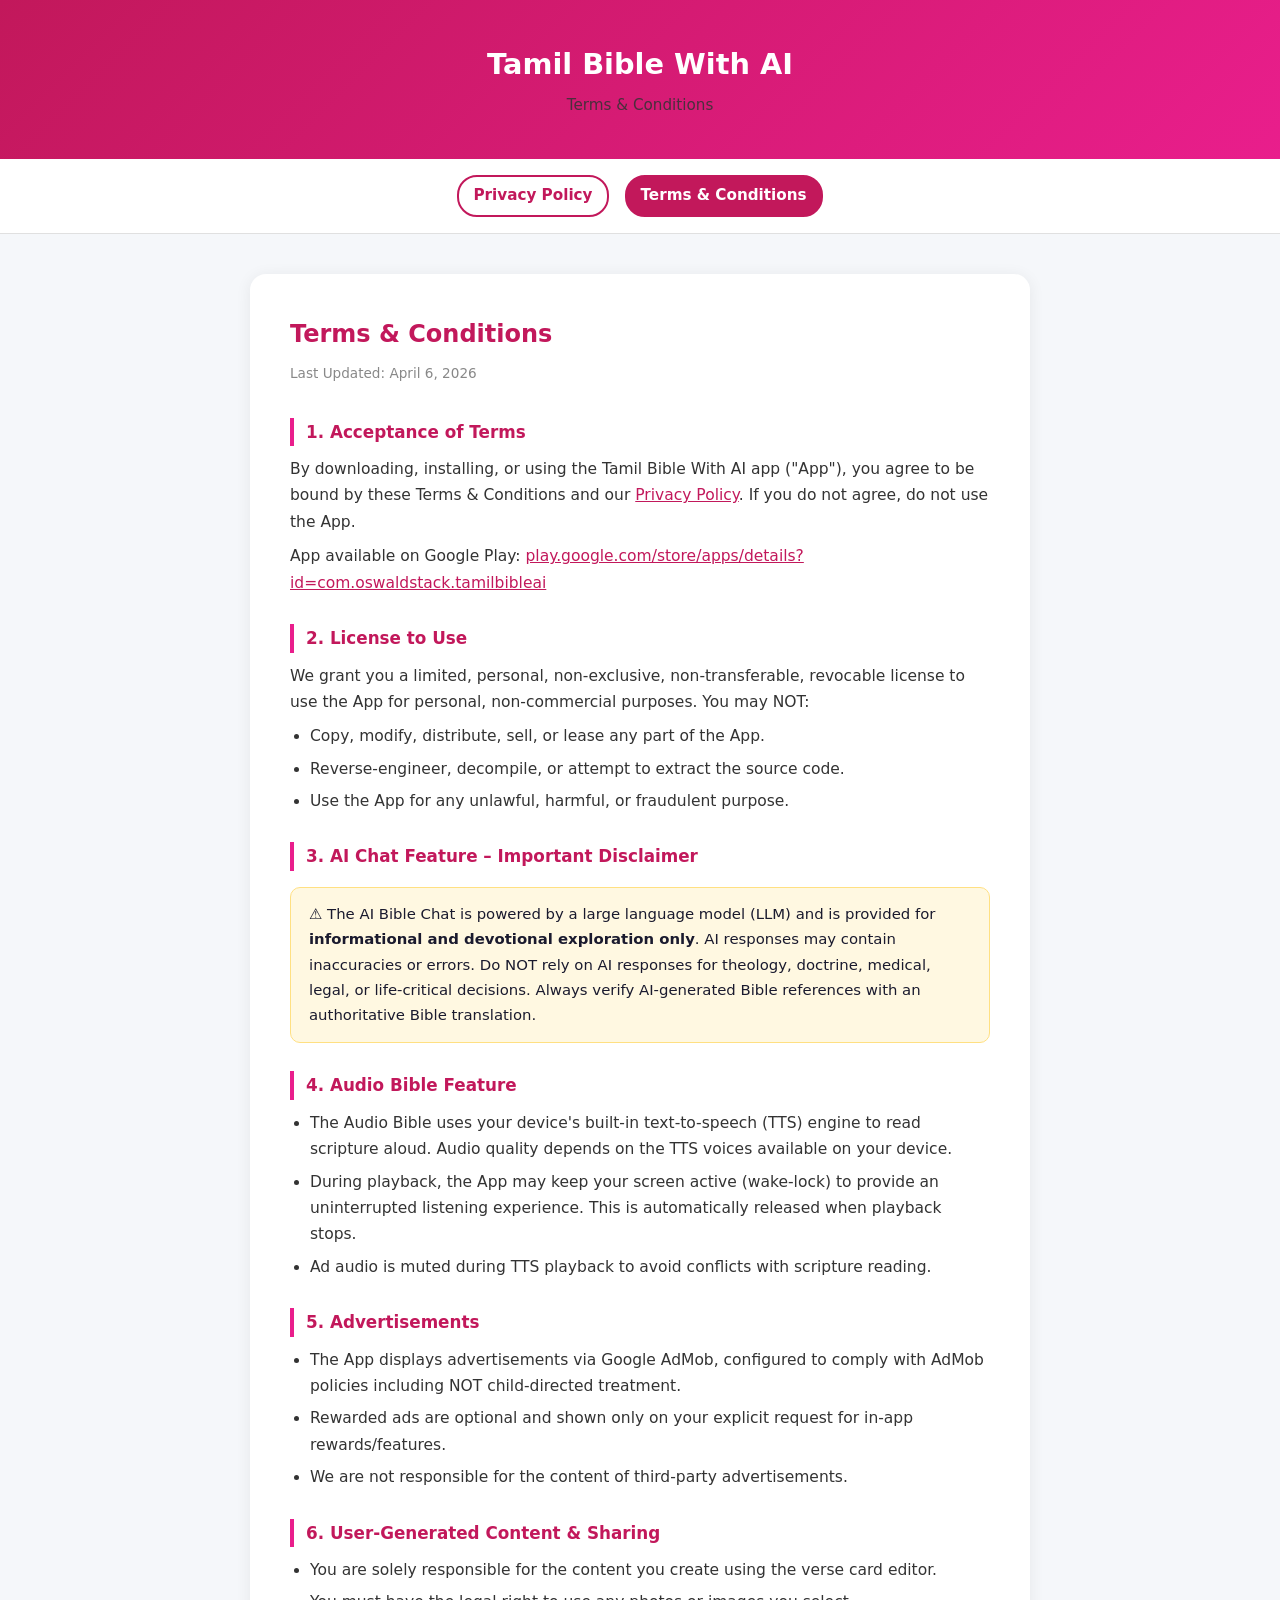
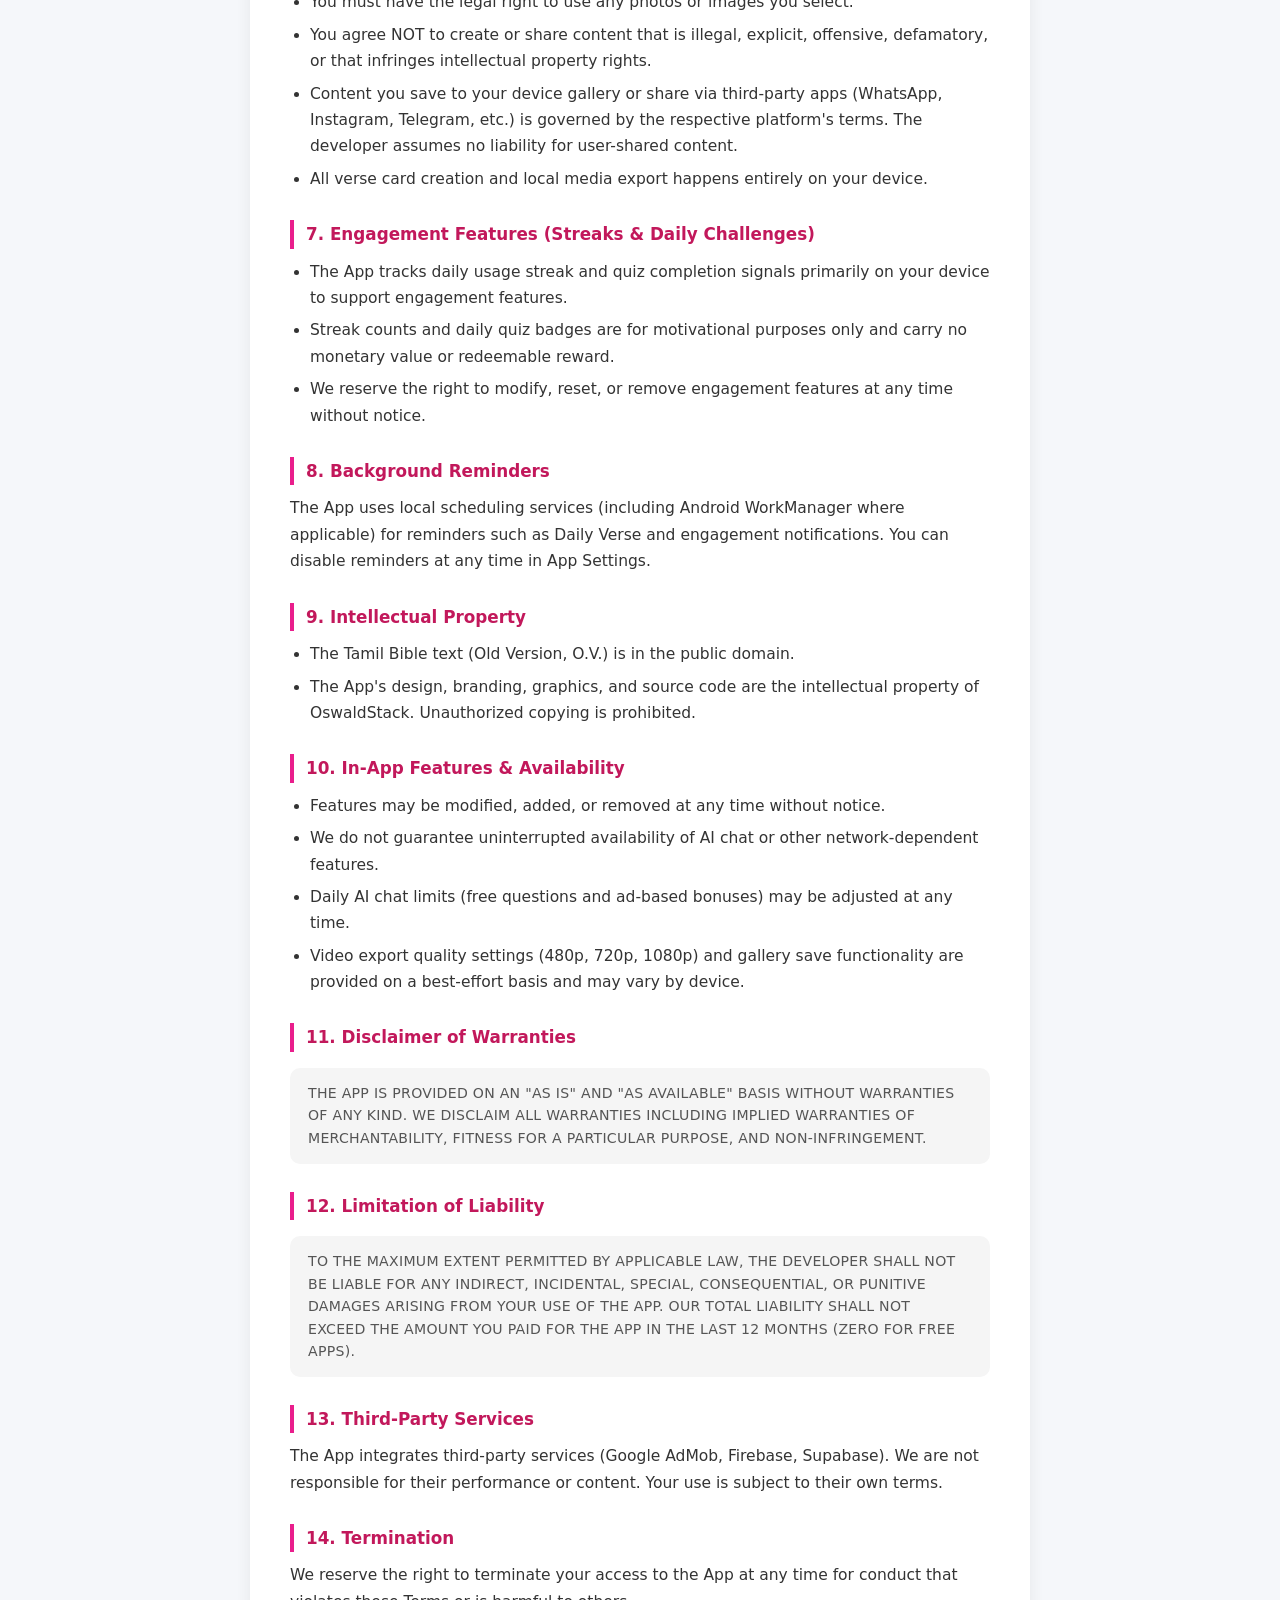
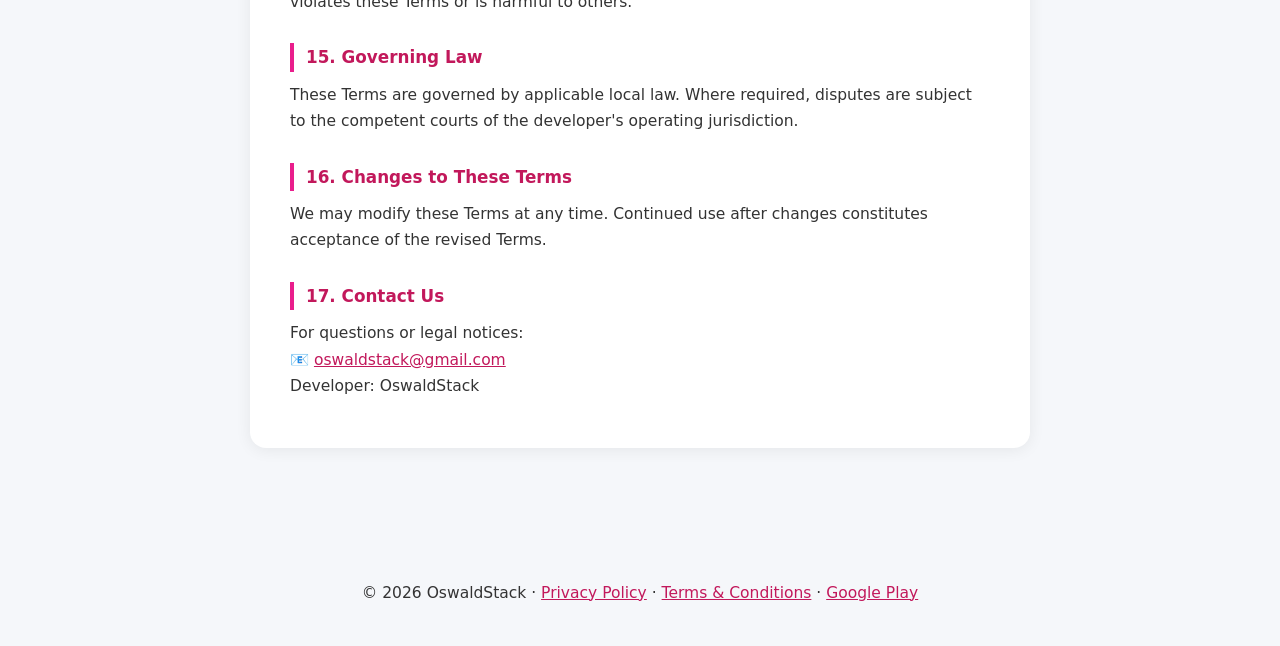
==== commit 200c165a: "Update privacy policy with analytics info and fix typo in terms" ====
--- a/docs/terms.html
+++ b/docs/terms.html
@@ -217,7 +217,7 @@
     📧 <a href="mailto:oswaldstack@gmail.com">oswaldstack@gmail.com</a><br/>
     Developer: OswaldStack</p>
   </div>
-~</div>
+</div>
 
 <footer>
   <p>&copy; 2026 OswaldStack · <a href="privacy.html">Privacy Policy</a> · <a href="terms.html">Terms &amp; Conditions</a> · <a href="https://play.google.com/store/apps/details?id=com.oswaldstack.tamilbibleai" target="_blank">Google Play</a></p>
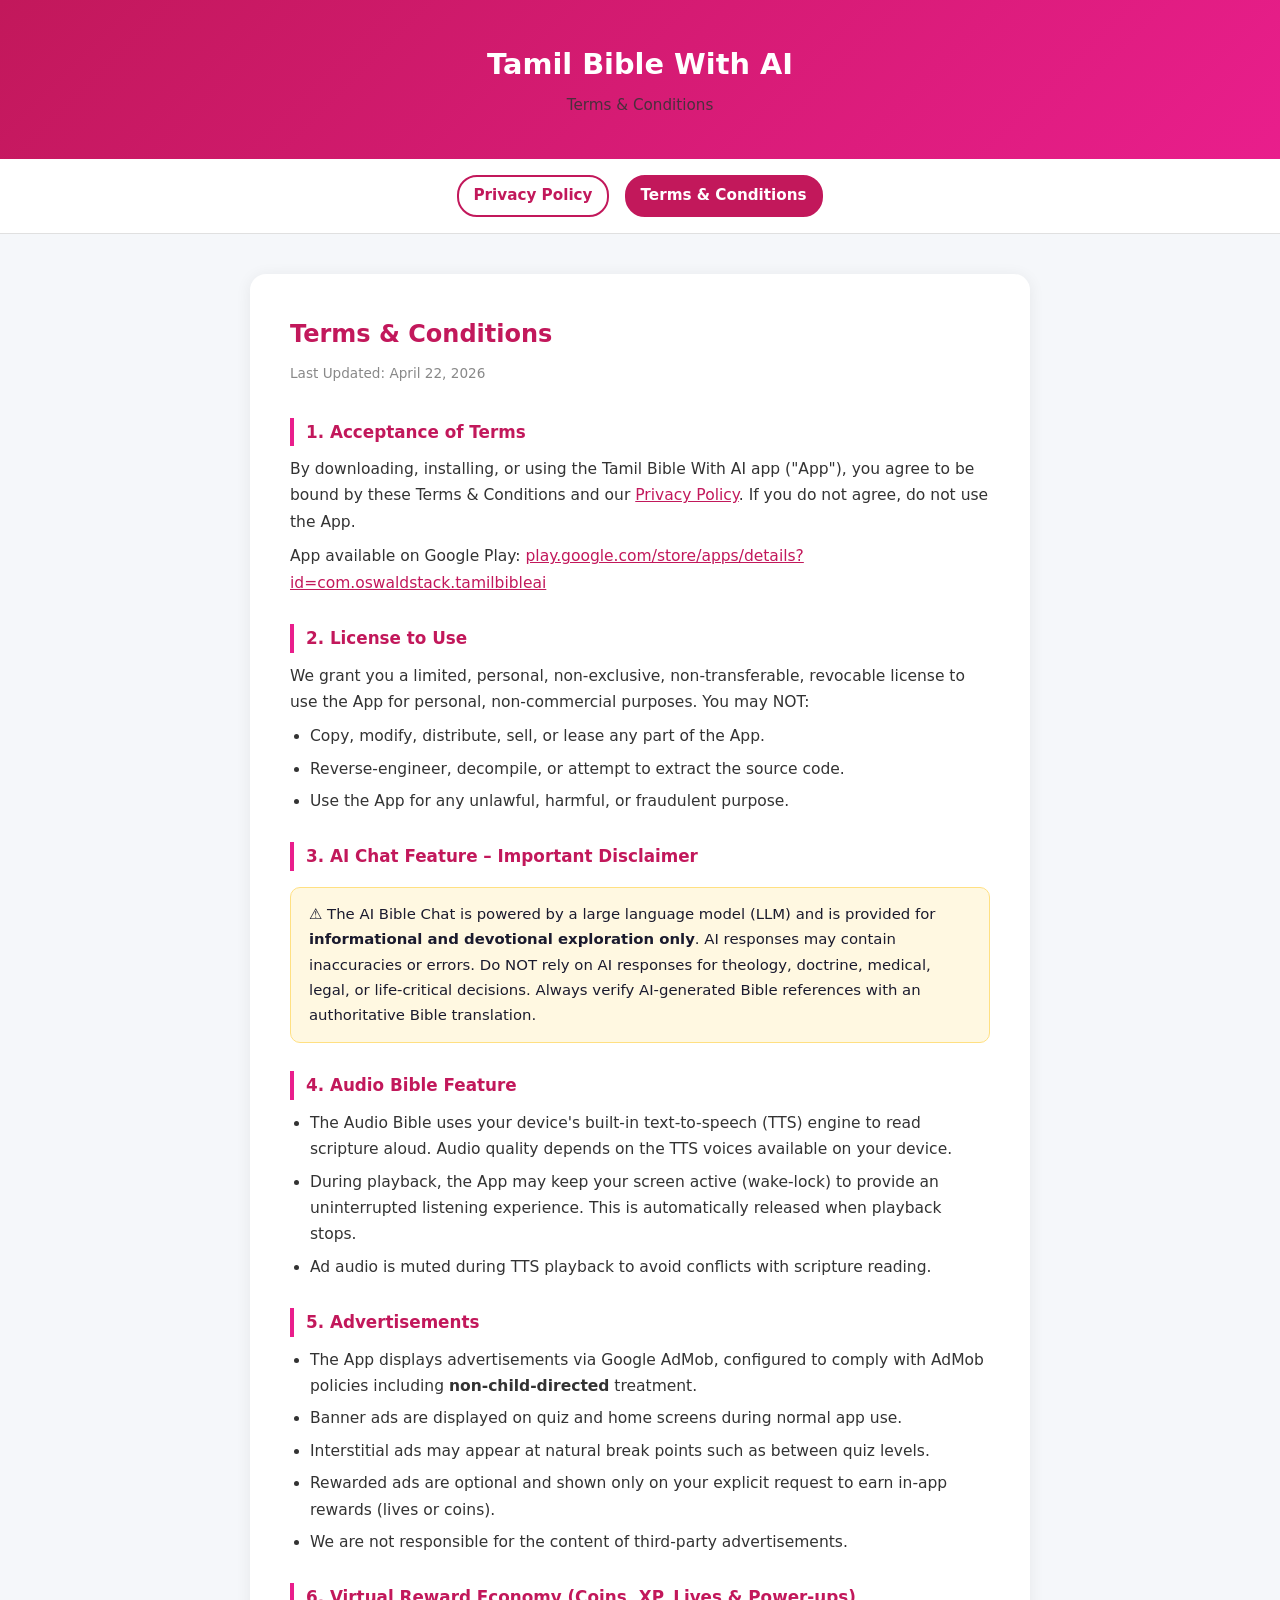
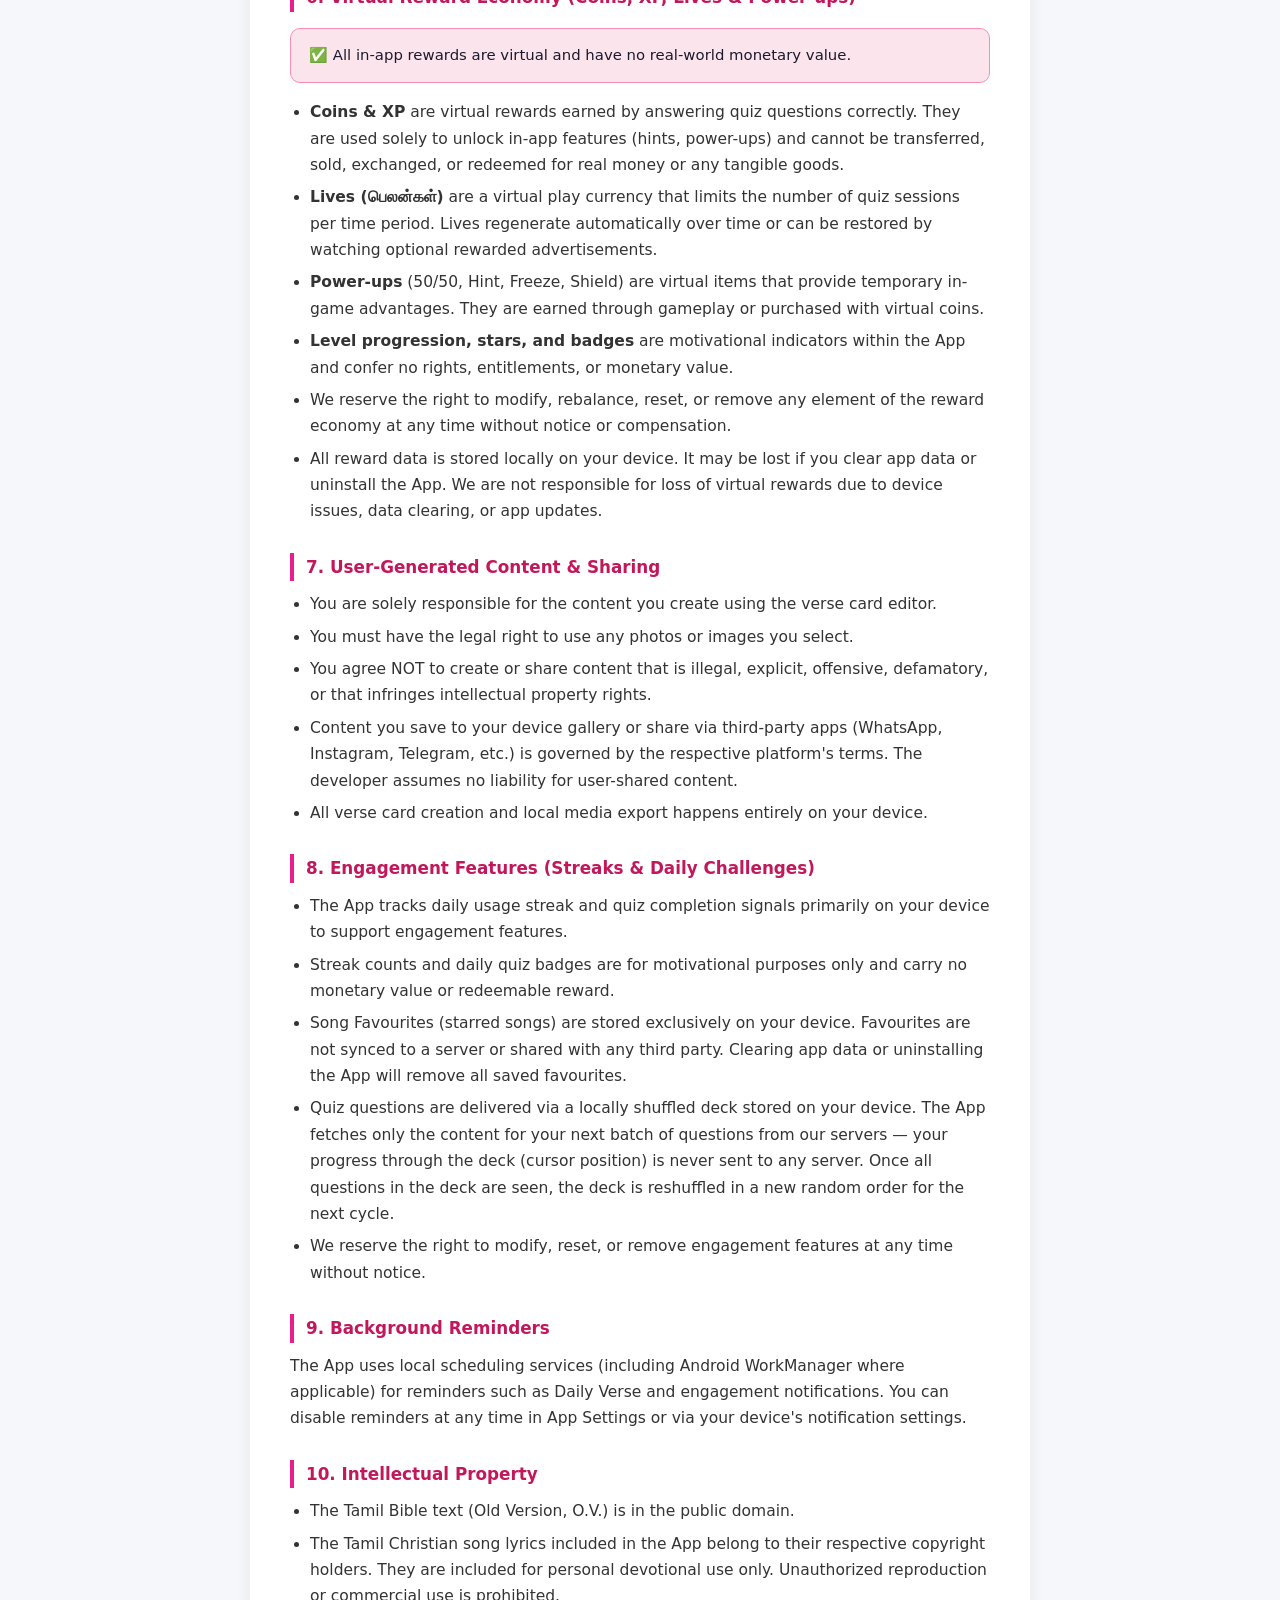
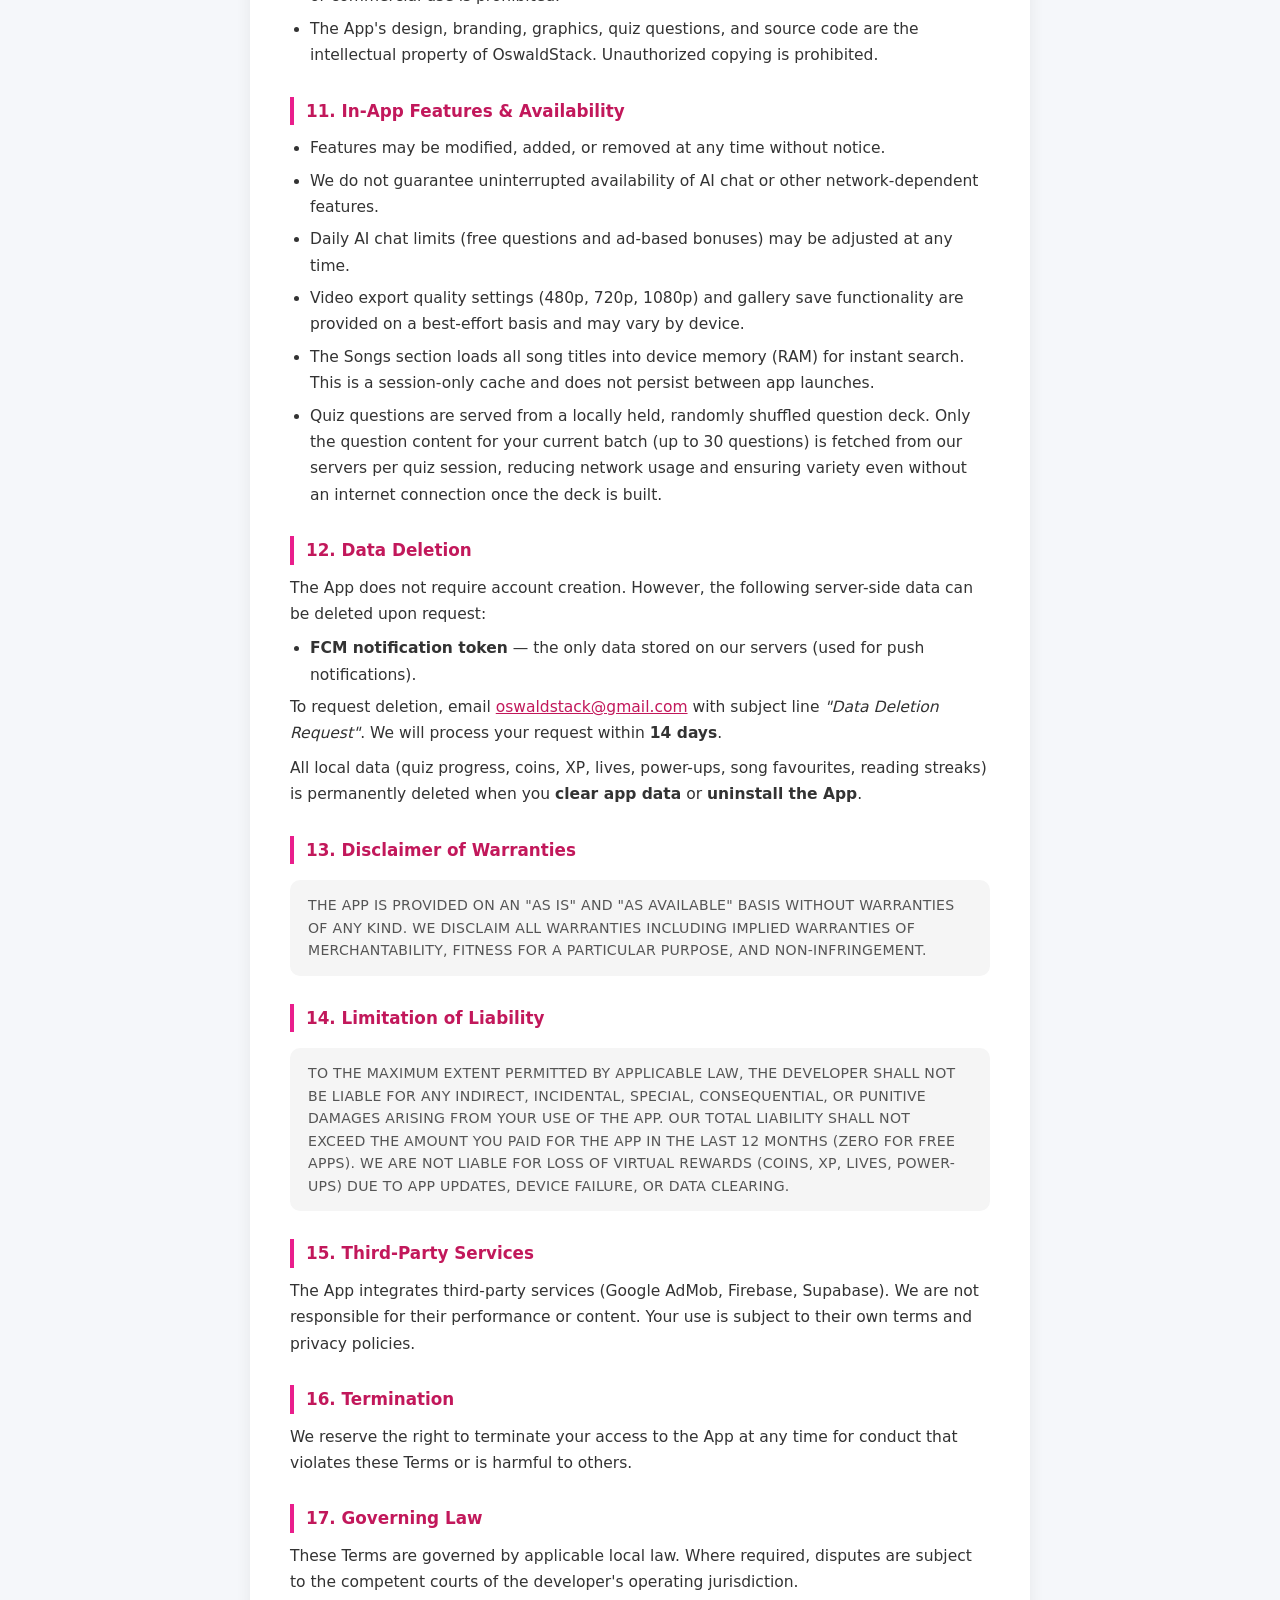
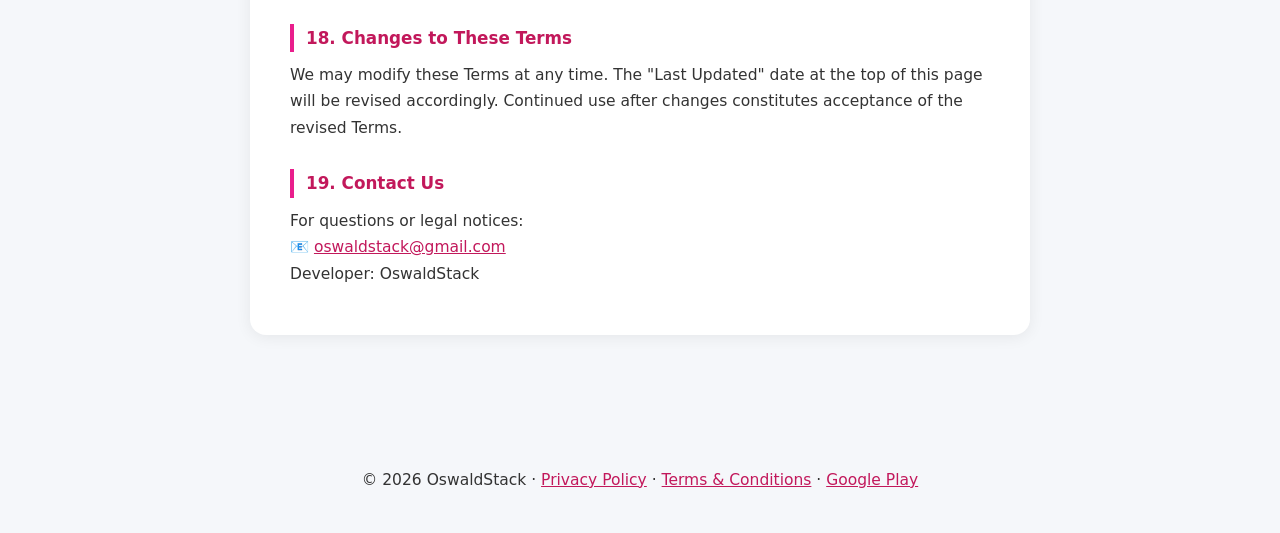
==== commit 243bb9bb: "Update privacy and terms documents" ====
--- a/docs/terms.html
+++ b/docs/terms.html
@@ -75,12 +75,20 @@
       border-left: 4px solid #e91e8c;
     }
     p, li { font-size: 0.97rem; color: #333; margin-bottom: 8px; }
-    ul { padding-left: 20px; }
+    ul, ol { padding-left: 20px; }
     li { margin-bottom: 6px; }
     a { color: #c2185b; }
     .warning {
       background: #fff8e1;
       border: 1px solid #ffe082;
+      border-radius: 10px;
+      padding: 14px 18px;
+      margin: 16px 0;
+      font-size: 0.93rem;
+    }
+    .highlight {
+      background: #fce4ec;
+      border: 1px solid #f48fb1;
       border-radius: 10px;
       padding: 14px 18px;
       margin: 16px 0;
@@ -124,7 +132,7 @@
 <div class="container">
   <div class="card">
     <h2>Terms &amp; Conditions</h2>
-    <span class="updated">Last Updated: April 6, 2026</span>
+    <span class="updated">Last Updated: April 22, 2026</span>
 
     <h3>1. Acceptance of Terms</h3>
     <p>By downloading, installing, or using the Tamil Bible With AI app ("App"), you agree to be bound by these Terms &amp; Conditions and our <a href="privacy.html">Privacy Policy</a>. If you do not agree, do not use the App.</p>
@@ -152,12 +160,27 @@
 
     <h3>5. Advertisements</h3>
     <ul>
-      <li>The App displays advertisements via Google AdMob, configured to comply with AdMob policies including NOT child-directed treatment.</li>
-      <li>Rewarded ads are optional and shown only on your explicit request for in-app rewards/features.</li>
+      <li>The App displays advertisements via Google AdMob, configured to comply with AdMob policies including <strong>non-child-directed</strong> treatment.</li>
+      <li>Banner ads are displayed on quiz and home screens during normal app use.</li>
+      <li>Interstitial ads may appear at natural break points such as between quiz levels.</li>
+      <li>Rewarded ads are optional and shown only on your explicit request to earn in-app rewards (lives or coins).</li>
       <li>We are not responsible for the content of third-party advertisements.</li>
     </ul>
 
-    <h3>6. User-Generated Content &amp; Sharing</h3>
+    <h3>6. Virtual Reward Economy (Coins, XP, Lives &amp; Power-ups)</h3>
+    <div class="highlight">
+      ✅ All in-app rewards are virtual and have no real-world monetary value.
+    </div>
+    <ul>
+      <li><strong>Coins &amp; XP</strong> are virtual rewards earned by answering quiz questions correctly. They are used solely to unlock in-app features (hints, power-ups) and cannot be transferred, sold, exchanged, or redeemed for real money or any tangible goods.</li>
+      <li><strong>Lives (பெலன்கள்)</strong> are a virtual play currency that limits the number of quiz sessions per time period. Lives regenerate automatically over time or can be restored by watching optional rewarded advertisements.</li>
+      <li><strong>Power-ups</strong> (50/50, Hint, Freeze, Shield) are virtual items that provide temporary in-game advantages. They are earned through gameplay or purchased with virtual coins.</li>
+      <li><strong>Level progression, stars, and badges</strong> are motivational indicators within the App and confer no rights, entitlements, or monetary value.</li>
+      <li>We reserve the right to modify, rebalance, reset, or remove any element of the reward economy at any time without notice or compensation.</li>
+      <li>All reward data is stored locally on your device. It may be lost if you clear app data or uninstall the App. We are not responsible for loss of virtual rewards due to device issues, data clearing, or app updates.</li>
+    </ul>
+
+    <h3>7. User-Generated Content &amp; Sharing</h3>
     <ul>
       <li>You are solely responsible for the content you create using the verse card editor.</li>
       <li>You must have the legal right to use any photos or images you select.</li>
@@ -166,53 +189,66 @@
       <li>All verse card creation and local media export happens entirely on your device.</li>
     </ul>
 
-    <h3>7. Engagement Features (Streaks &amp; Daily Challenges)</h3>
+    <h3>8. Engagement Features (Streaks &amp; Daily Challenges)</h3>
     <ul>
       <li>The App tracks daily usage streak and quiz completion signals primarily on your device to support engagement features.</li>
       <li>Streak counts and daily quiz badges are for motivational purposes only and carry no monetary value or redeemable reward.</li>
+      <li>Song Favourites (starred songs) are stored exclusively on your device. Favourites are not synced to a server or shared with any third party. Clearing app data or uninstalling the App will remove all saved favourites.</li>
+      <li>Quiz questions are delivered via a locally shuffled deck stored on your device. The App fetches only the content for your next batch of questions from our servers — your progress through the deck (cursor position) is never sent to any server. Once all questions in the deck are seen, the deck is reshuffled in a new random order for the next cycle.</li>
       <li>We reserve the right to modify, reset, or remove engagement features at any time without notice.</li>
     </ul>
 
-    <h3>8. Background Reminders</h3>
-    <p>The App uses local scheduling services (including Android WorkManager where applicable) for reminders such as Daily Verse and engagement notifications. You can disable reminders at any time in App Settings.</p>
-
-    <h3>9. Intellectual Property</h3>
+    <h3>9. Background Reminders</h3>
+    <p>The App uses local scheduling services (including Android WorkManager where applicable) for reminders such as Daily Verse and engagement notifications. You can disable reminders at any time in App Settings or via your device's notification settings.</p>
+
+    <h3>10. Intellectual Property</h3>
     <ul>
       <li>The Tamil Bible text (Old Version, O.V.) is in the public domain.</li>
-      <li>The App's design, branding, graphics, and source code are the intellectual property of OswaldStack. Unauthorized copying is prohibited.</li>
-    </ul>
-
-    <h3>10. In-App Features &amp; Availability</h3>
+      <li>The Tamil Christian song lyrics included in the App belong to their respective copyright holders. They are included for personal devotional use only. Unauthorized reproduction or commercial use is prohibited.</li>
+      <li>The App's design, branding, graphics, quiz questions, and source code are the intellectual property of OswaldStack. Unauthorized copying is prohibited.</li>
+    </ul>
+
+    <h3>11. In-App Features &amp; Availability</h3>
     <ul>
       <li>Features may be modified, added, or removed at any time without notice.</li>
       <li>We do not guarantee uninterrupted availability of AI chat or other network-dependent features.</li>
       <li>Daily AI chat limits (free questions and ad-based bonuses) may be adjusted at any time.</li>
       <li>Video export quality settings (480p, 720p, 1080p) and gallery save functionality are provided on a best-effort basis and may vary by device.</li>
-    </ul>
-
-    <h3>11. Disclaimer of Warranties</h3>
+      <li>The Songs section loads all song titles into device memory (RAM) for instant search. This is a session-only cache and does not persist between app launches.</li>
+      <li>Quiz questions are served from a locally held, randomly shuffled question deck. Only the question content for your current batch (up to 30 questions) is fetched from our servers per quiz session, reducing network usage and ensuring variety even without an internet connection once the deck is built.</li>
+    </ul>
+
+    <h3>12. Data Deletion</h3>
+    <p>The App does not require account creation. However, the following server-side data can be deleted upon request:</p>
+    <ul>
+      <li><strong>FCM notification token</strong> — the only data stored on our servers (used for push notifications).</li>
+    </ul>
+    <p>To request deletion, email <a href="mailto:oswaldstack@gmail.com">oswaldstack@gmail.com</a> with subject line <em>"Data Deletion Request"</em>. We will process your request within <strong>14 days</strong>.</p>
+    <p>All local data (quiz progress, coins, XP, lives, power-ups, song favourites, reading streaks) is permanently deleted when you <strong>clear app data</strong> or <strong>uninstall the App</strong>.</p>
+
+    <h3>13. Disclaimer of Warranties</h3>
     <div class="legal">
       THE APP IS PROVIDED ON AN "AS IS" AND "AS AVAILABLE" BASIS WITHOUT WARRANTIES OF ANY KIND. WE DISCLAIM ALL WARRANTIES INCLUDING IMPLIED WARRANTIES OF MERCHANTABILITY, FITNESS FOR A PARTICULAR PURPOSE, AND NON-INFRINGEMENT.
     </div>
 
-    <h3>12. Limitation of Liability</h3>
+    <h3>14. Limitation of Liability</h3>
     <div class="legal">
-      TO THE MAXIMUM EXTENT PERMITTED BY APPLICABLE LAW, THE DEVELOPER SHALL NOT BE LIABLE FOR ANY INDIRECT, INCIDENTAL, SPECIAL, CONSEQUENTIAL, OR PUNITIVE DAMAGES ARISING FROM YOUR USE OF THE APP. OUR TOTAL LIABILITY SHALL NOT EXCEED THE AMOUNT YOU PAID FOR THE APP IN THE LAST 12 MONTHS (ZERO FOR FREE APPS).
-    </div>
-
-    <h3>13. Third-Party Services</h3>
-    <p>The App integrates third-party services (Google AdMob, Firebase, Supabase). We are not responsible for their performance or content. Your use is subject to their own terms.</p>
-
-    <h3>14. Termination</h3>
+      TO THE MAXIMUM EXTENT PERMITTED BY APPLICABLE LAW, THE DEVELOPER SHALL NOT BE LIABLE FOR ANY INDIRECT, INCIDENTAL, SPECIAL, CONSEQUENTIAL, OR PUNITIVE DAMAGES ARISING FROM YOUR USE OF THE APP. OUR TOTAL LIABILITY SHALL NOT EXCEED THE AMOUNT YOU PAID FOR THE APP IN THE LAST 12 MONTHS (ZERO FOR FREE APPS). WE ARE NOT LIABLE FOR LOSS OF VIRTUAL REWARDS (COINS, XP, LIVES, POWER-UPS) DUE TO APP UPDATES, DEVICE FAILURE, OR DATA CLEARING.
+    </div>
+
+    <h3>15. Third-Party Services</h3>
+    <p>The App integrates third-party services (Google AdMob, Firebase, Supabase). We are not responsible for their performance or content. Your use is subject to their own terms and privacy policies.</p>
+
+    <h3>16. Termination</h3>
     <p>We reserve the right to terminate your access to the App at any time for conduct that violates these Terms or is harmful to others.</p>
 
-    <h3>15. Governing Law</h3>
+    <h3>17. Governing Law</h3>
     <p>These Terms are governed by applicable local law. Where required, disputes are subject to the competent courts of the developer's operating jurisdiction.</p>
 
-    <h3>16. Changes to These Terms</h3>
-    <p>We may modify these Terms at any time. Continued use after changes constitutes acceptance of the revised Terms.</p>
-
-    <h3>17. Contact Us</h3>
+    <h3>18. Changes to These Terms</h3>
+    <p>We may modify these Terms at any time. The "Last Updated" date at the top of this page will be revised accordingly. Continued use after changes constitutes acceptance of the revised Terms.</p>
+
+    <h3>19. Contact Us</h3>
     <p>For questions or legal notices:<br/>
     📧 <a href="mailto:oswaldstack@gmail.com">oswaldstack@gmail.com</a><br/>
     Developer: OswaldStack</p>
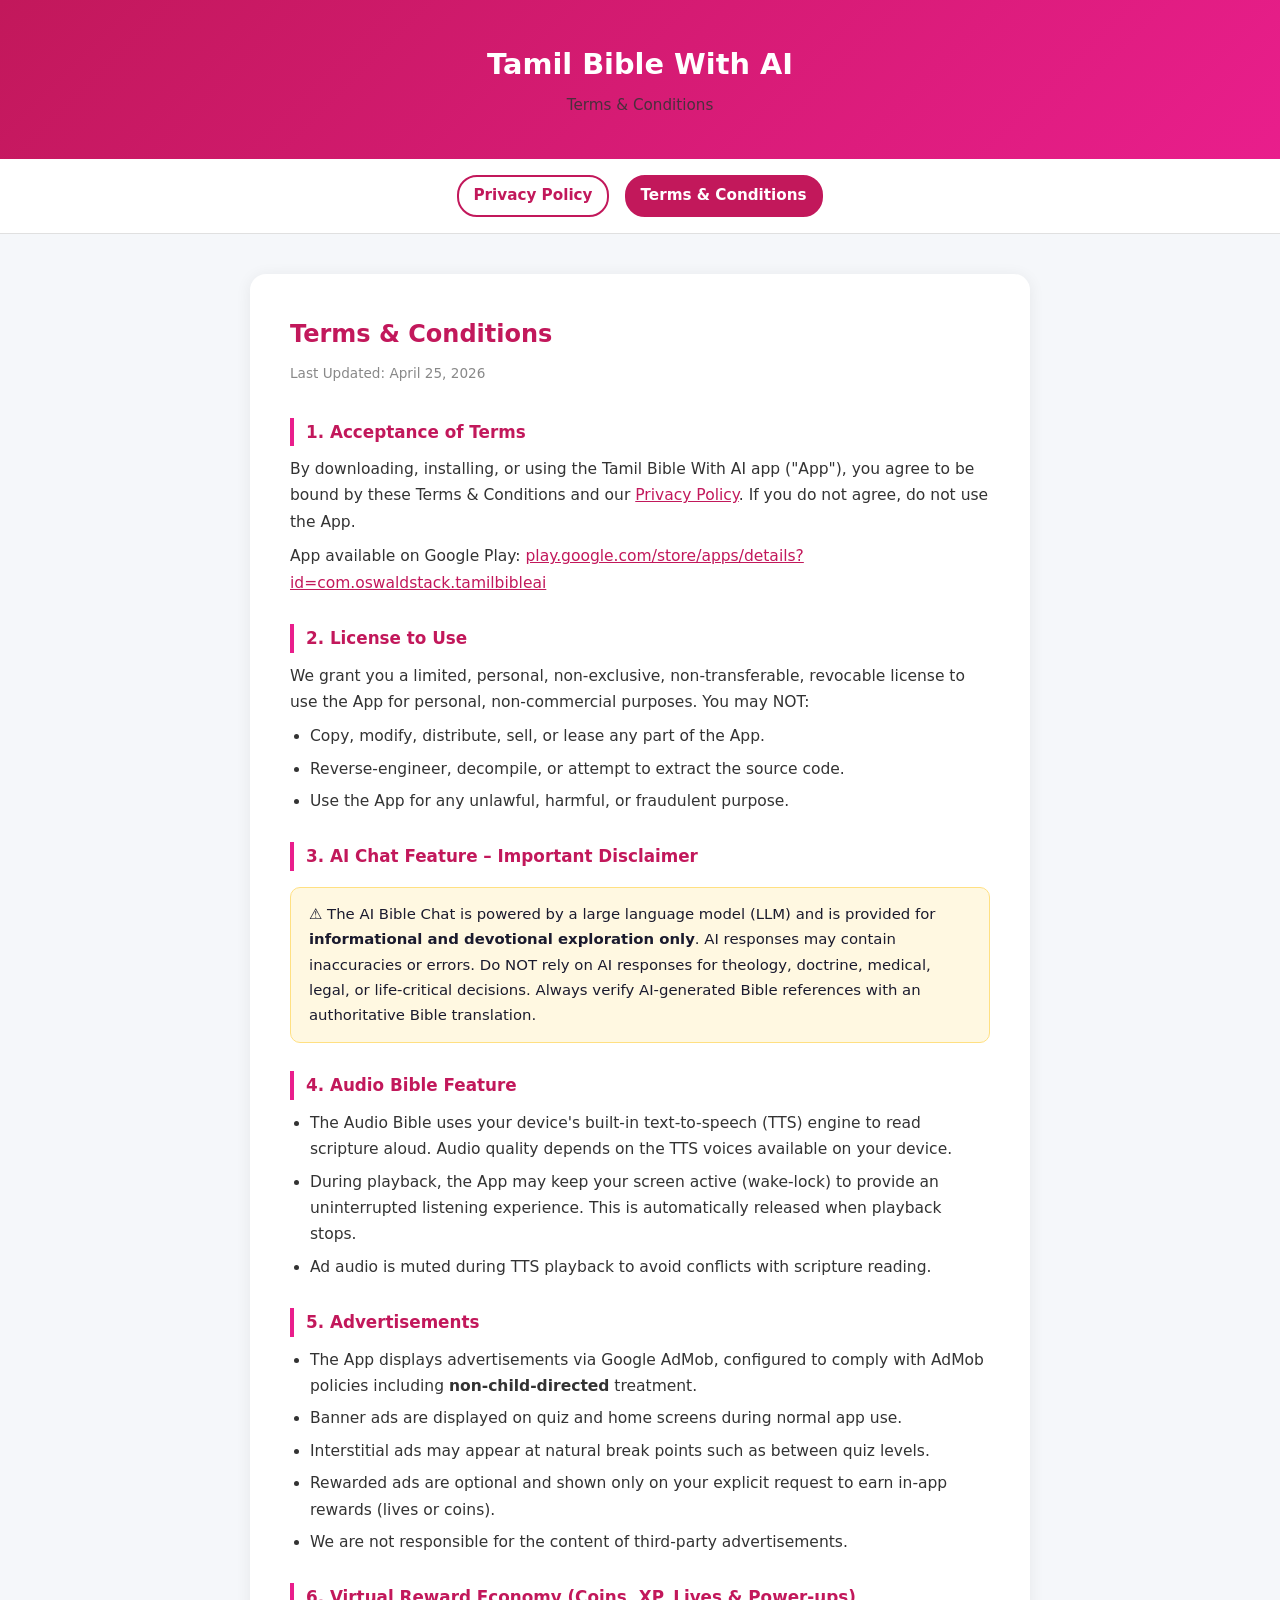
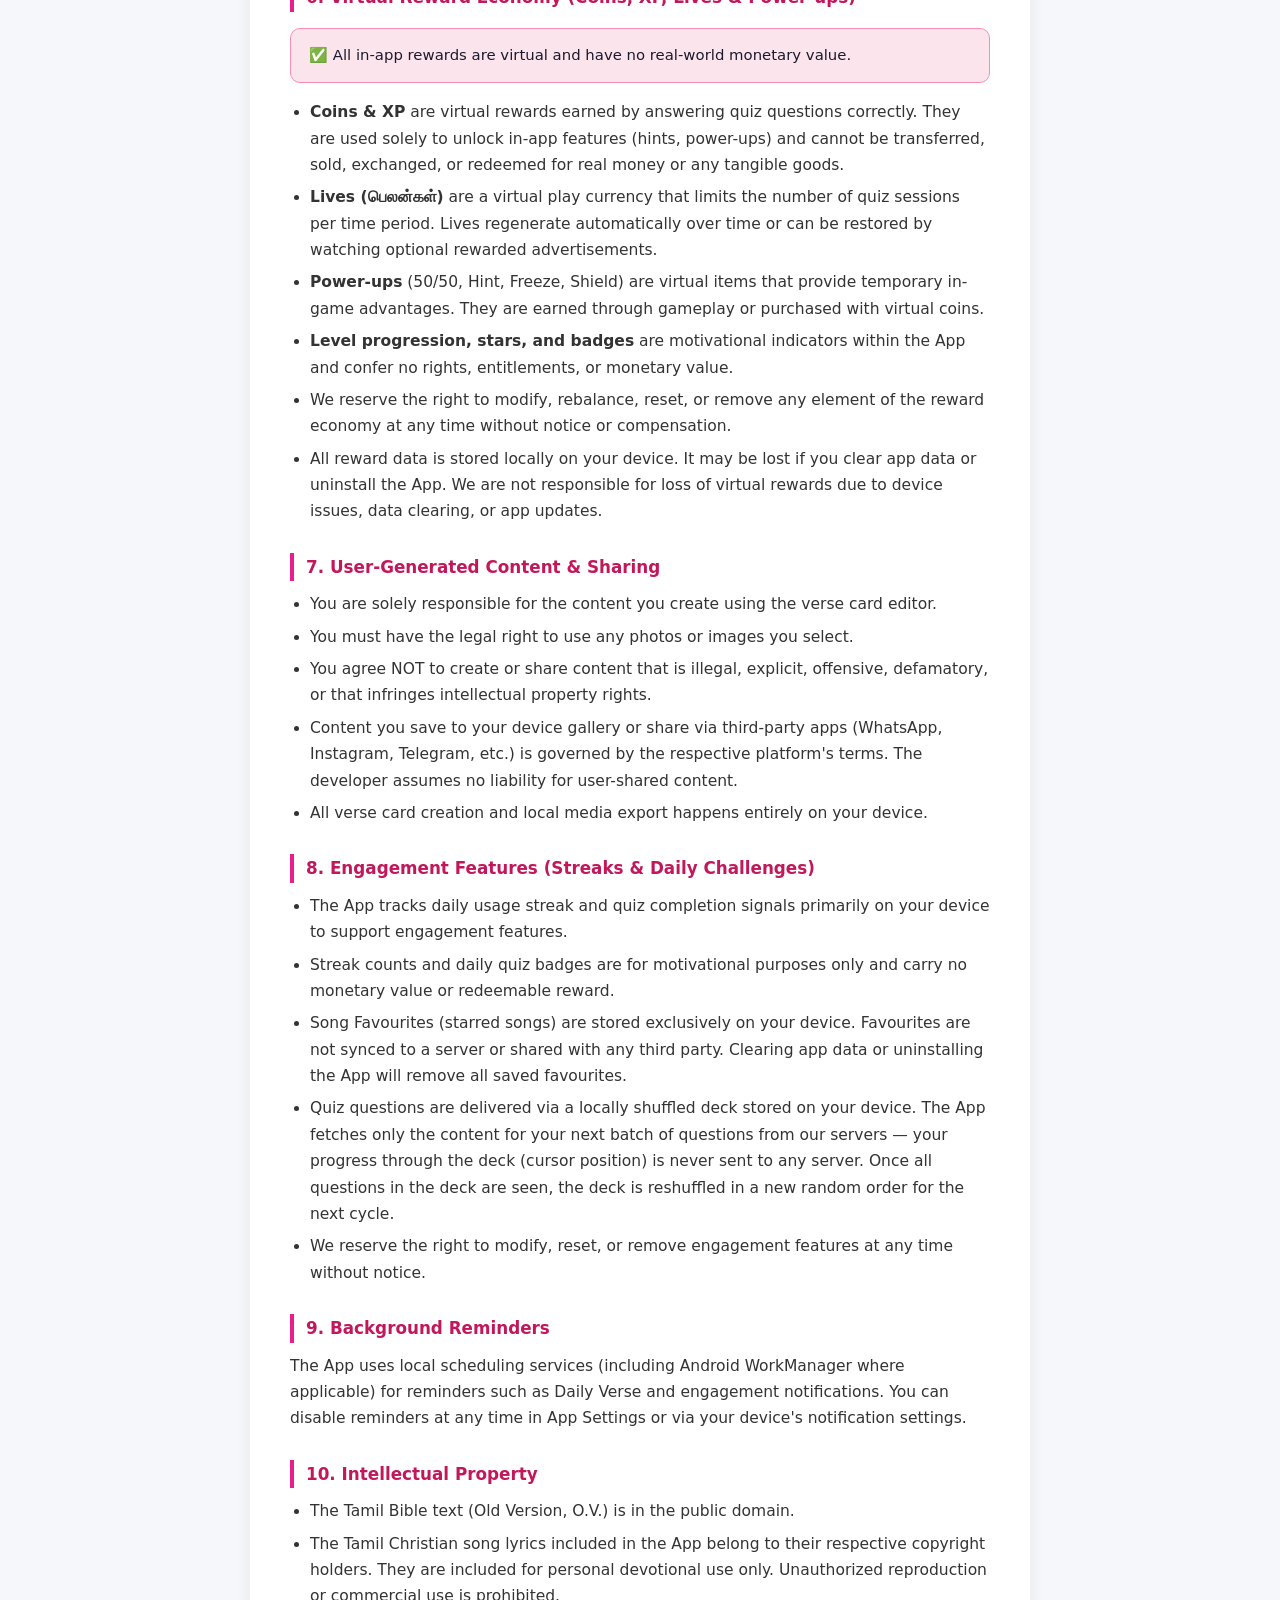
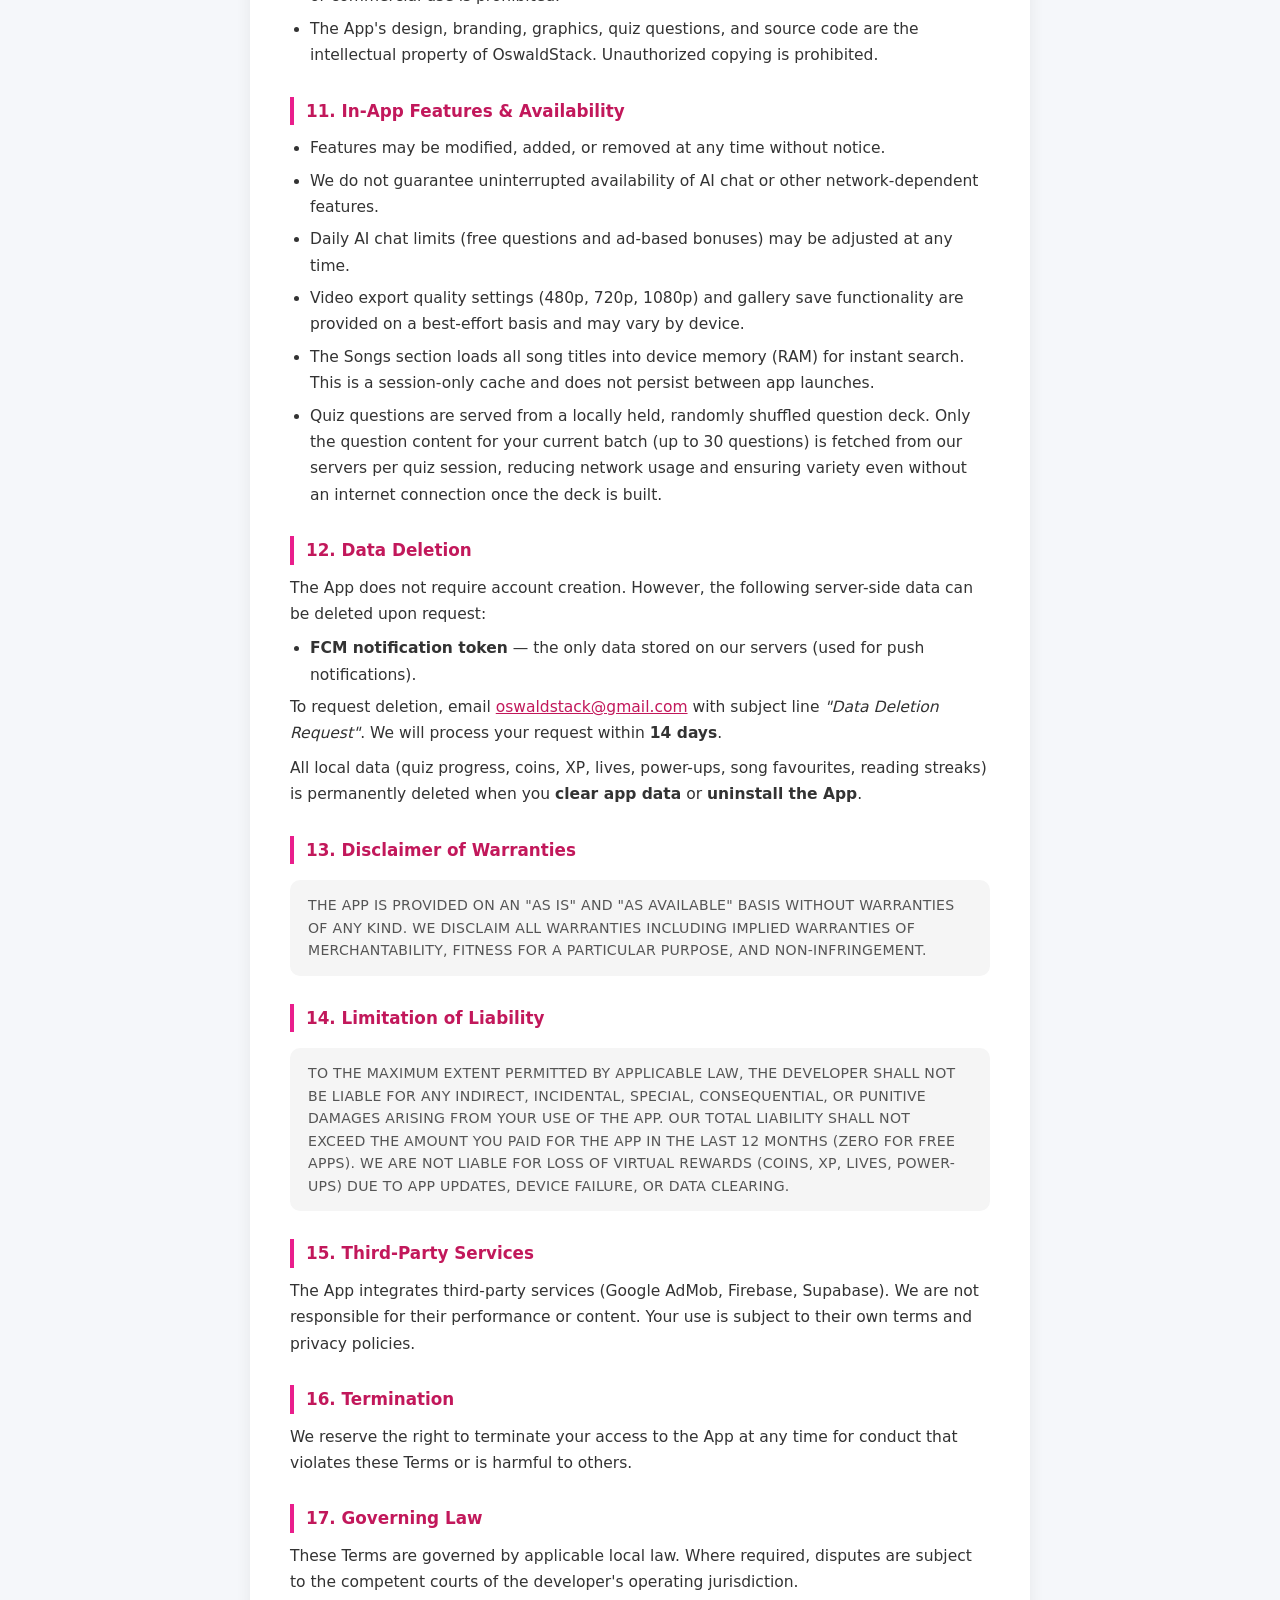
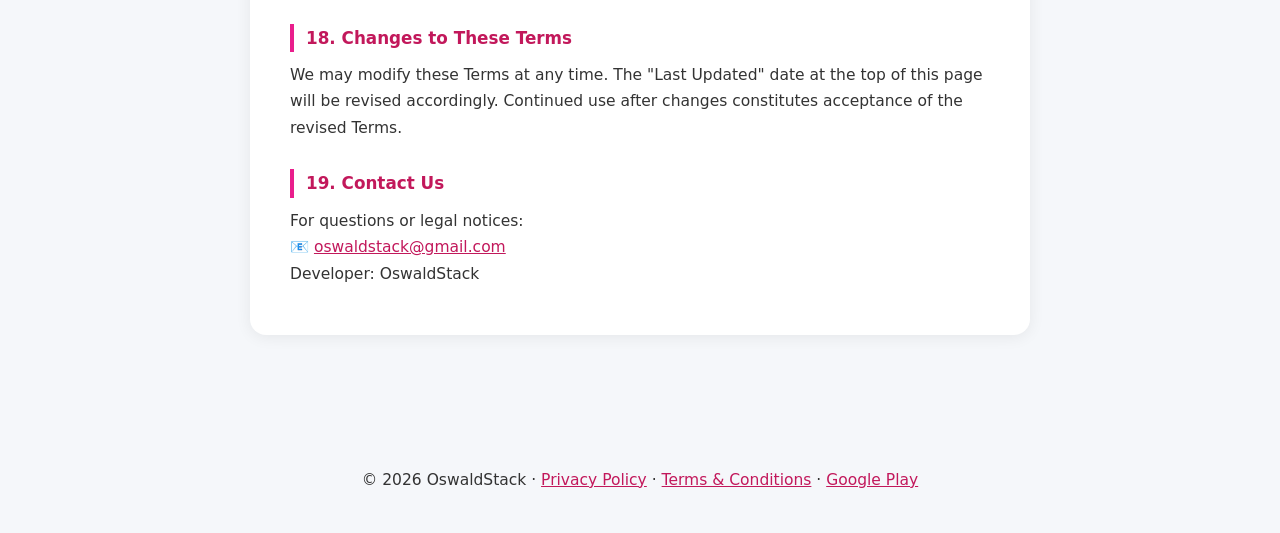
==== commit 501543c5: "Update privacy and terms documents with additional analytics info" ====
--- a/docs/terms.html
+++ b/docs/terms.html
@@ -132,7 +132,7 @@
 <div class="container">
   <div class="card">
     <h2>Terms &amp; Conditions</h2>
-    <span class="updated">Last Updated: April 22, 2026</span>
+    <span class="updated">Last Updated: April 25, 2026</span>
 
     <h3>1. Acceptance of Terms</h3>
     <p>By downloading, installing, or using the Tamil Bible With AI app ("App"), you agree to be bound by these Terms &amp; Conditions and our <a href="privacy.html">Privacy Policy</a>. If you do not agree, do not use the App.</p>
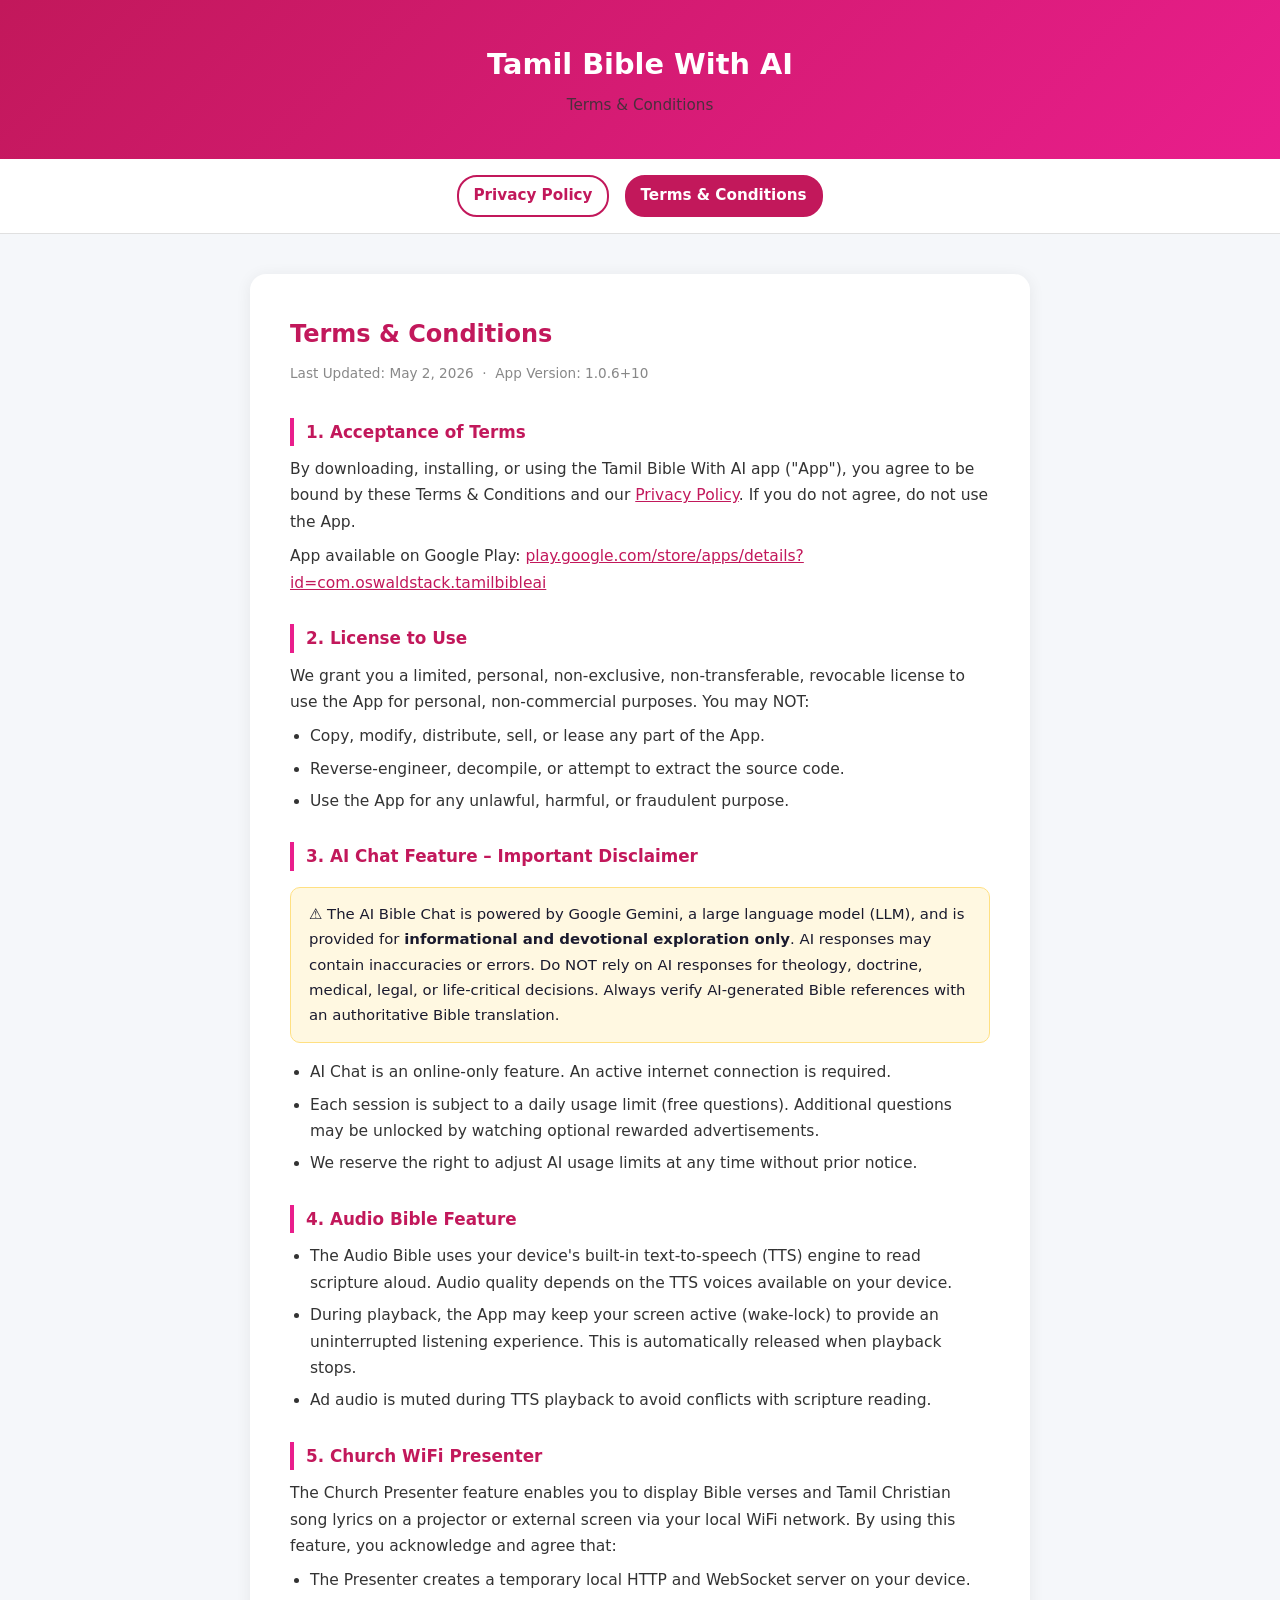
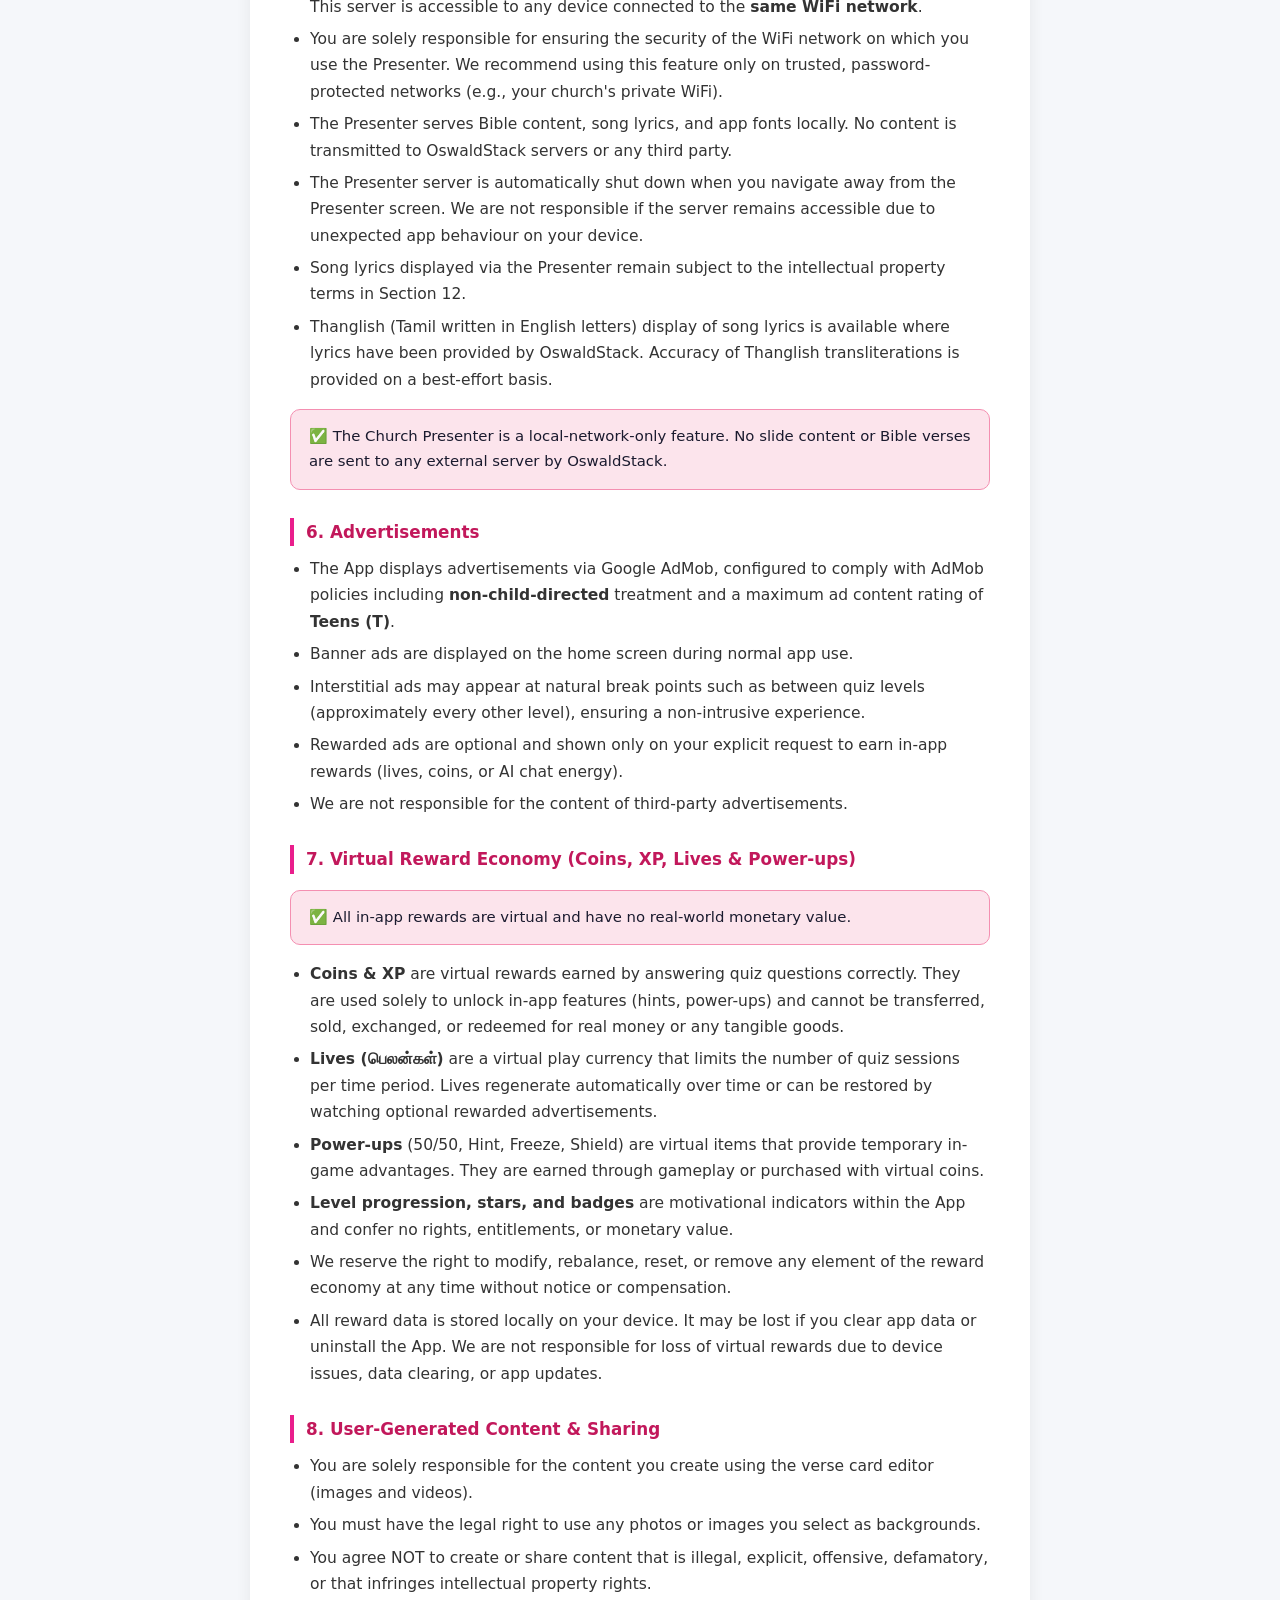
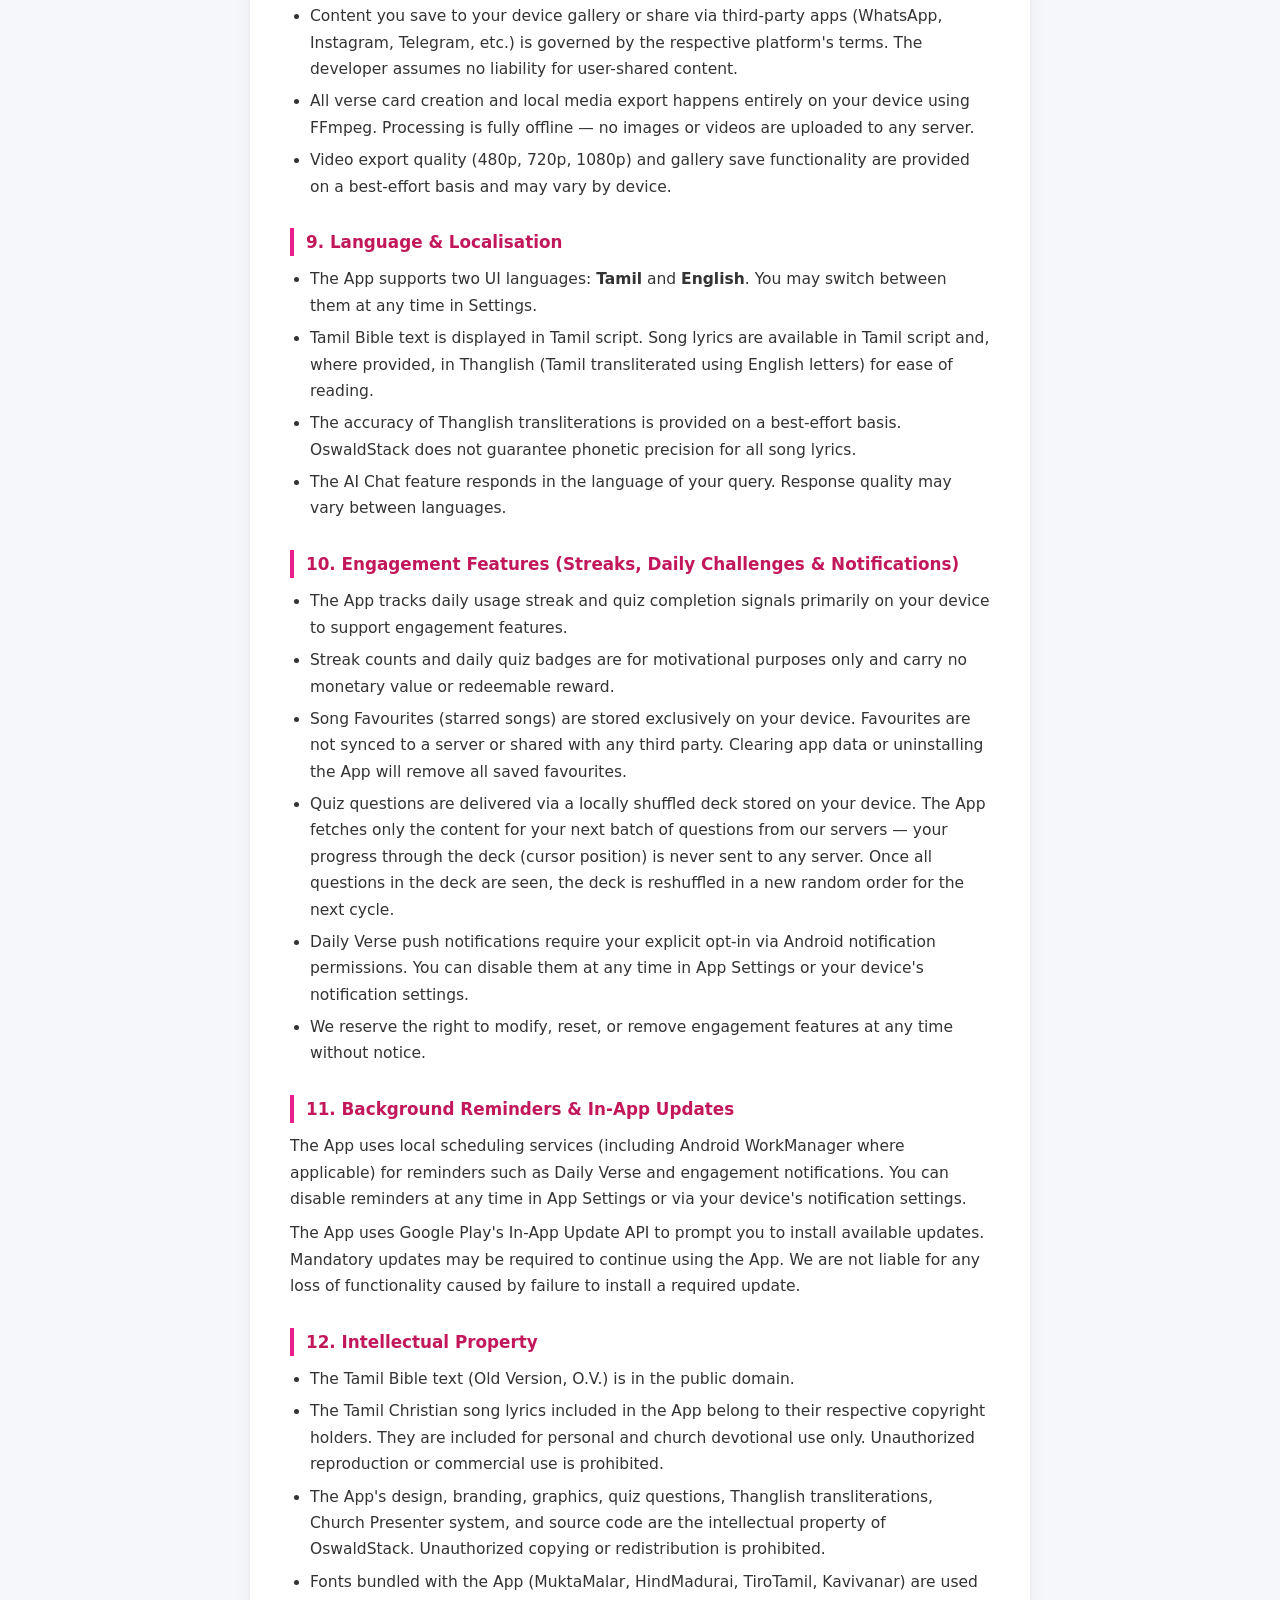
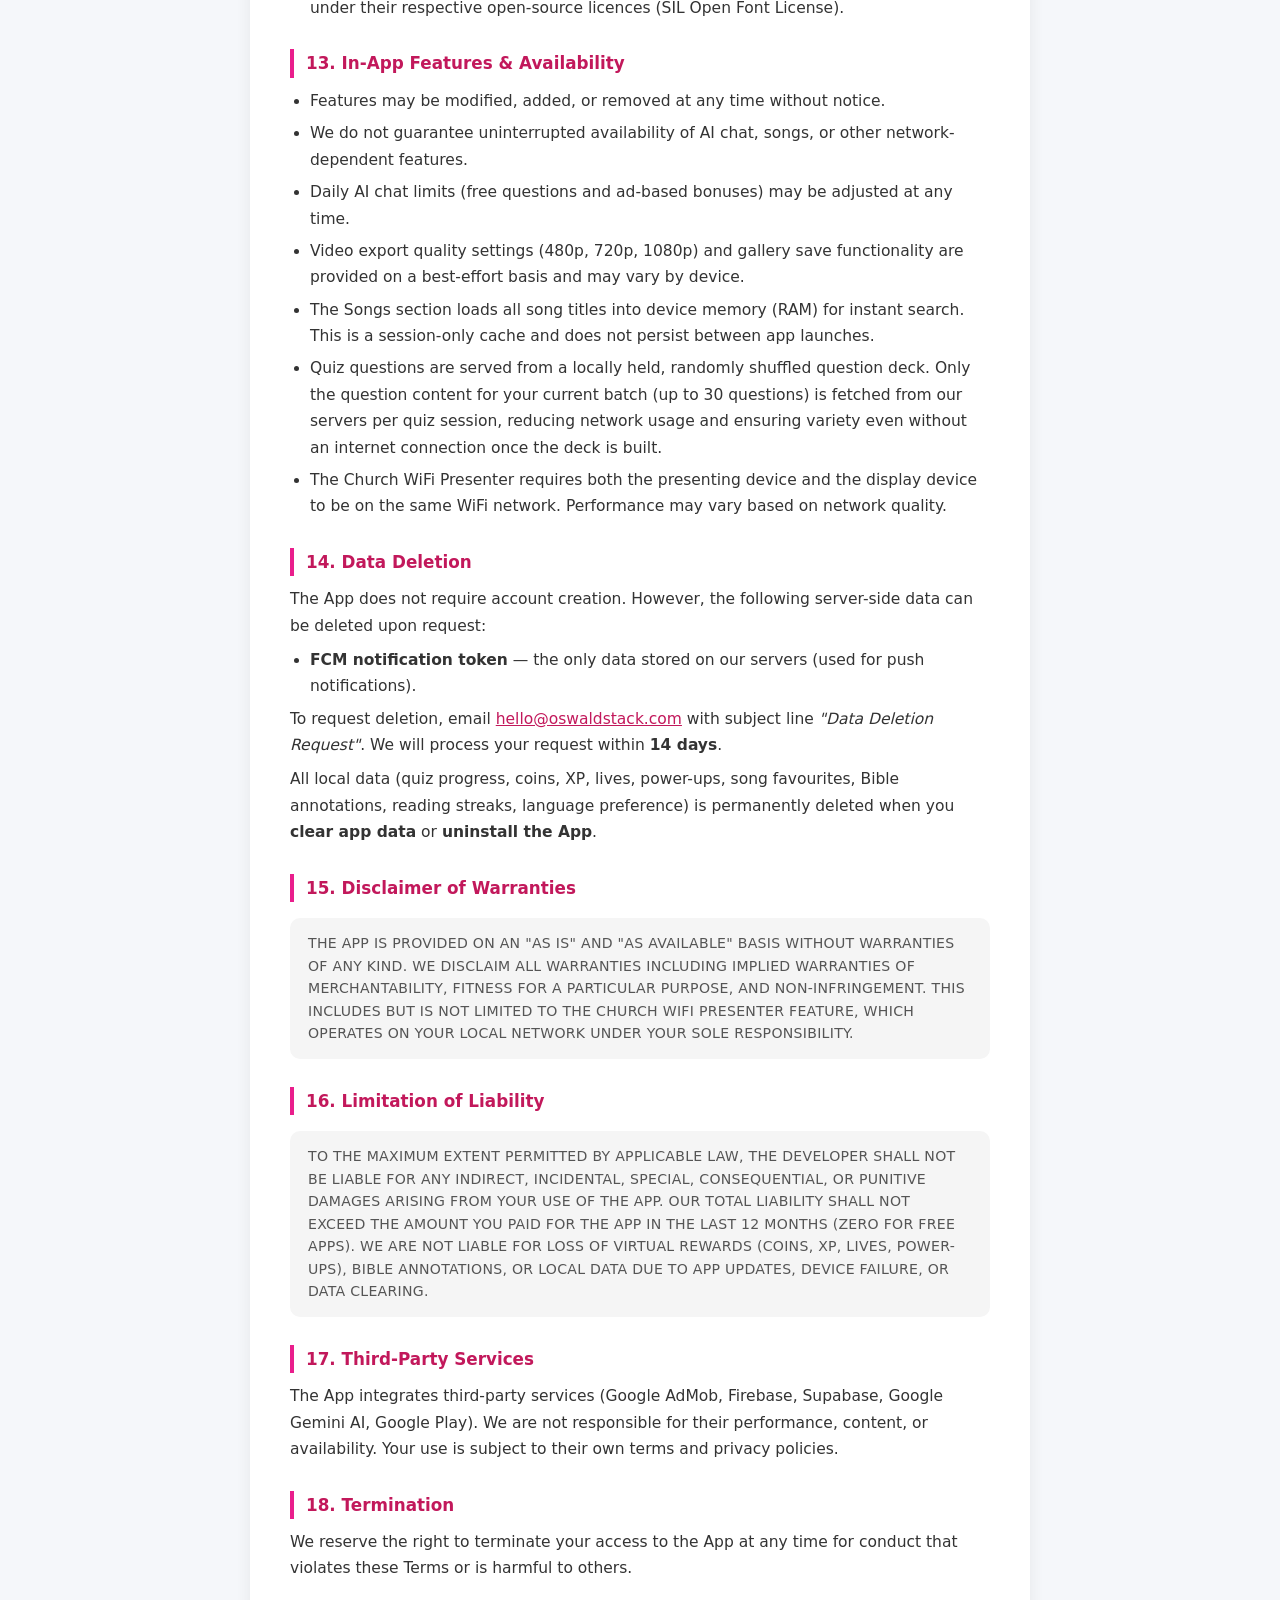
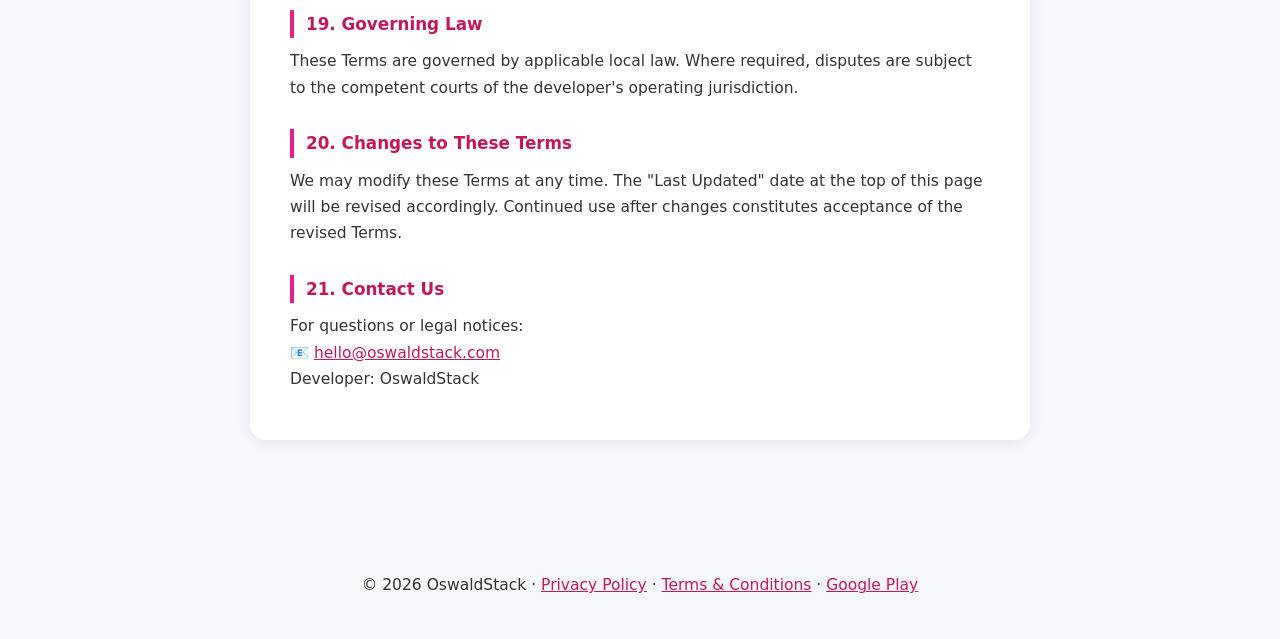
==== commit cbec6e9f: "update contact email to hello@oswaldstack.com" ====
--- a/docs/terms.html
+++ b/docs/terms.html
@@ -132,7 +132,7 @@
 <div class="container">
   <div class="card">
     <h2>Terms &amp; Conditions</h2>
-    <span class="updated">Last Updated: April 25, 2026</span>
+    <span class="updated">Last Updated: May 2, 2026 &nbsp;·&nbsp; App Version: 1.0.6+10</span>
 
     <h3>1. Acceptance of Terms</h3>
     <p>By downloading, installing, or using the Tamil Bible With AI app ("App"), you agree to be bound by these Terms &amp; Conditions and our <a href="privacy.html">Privacy Policy</a>. If you do not agree, do not use the App.</p>
@@ -148,8 +148,13 @@
 
     <h3>3. AI Chat Feature – Important Disclaimer</h3>
     <div class="warning">
-      ⚠️ The AI Bible Chat is powered by a large language model (LLM) and is provided for <strong>informational and devotional exploration only</strong>. AI responses may contain inaccuracies or errors. Do NOT rely on AI responses for theology, doctrine, medical, legal, or life-critical decisions. Always verify AI-generated Bible references with an authoritative Bible translation.
-    </div>
+      ⚠️ The AI Bible Chat is powered by Google Gemini, a large language model (LLM), and is provided for <strong>informational and devotional exploration only</strong>. AI responses may contain inaccuracies or errors. Do NOT rely on AI responses for theology, doctrine, medical, legal, or life-critical decisions. Always verify AI-generated Bible references with an authoritative Bible translation.
+    </div>
+    <ul>
+      <li>AI Chat is an online-only feature. An active internet connection is required.</li>
+      <li>Each session is subject to a daily usage limit (free questions). Additional questions may be unlocked by watching optional rewarded advertisements.</li>
+      <li>We reserve the right to adjust AI usage limits at any time without prior notice.</li>
+    </ul>
 
     <h3>4. Audio Bible Feature</h3>
     <ul>
@@ -158,16 +163,30 @@
       <li>Ad audio is muted during TTS playback to avoid conflicts with scripture reading.</li>
     </ul>
 
-    <h3>5. Advertisements</h3>
-    <ul>
-      <li>The App displays advertisements via Google AdMob, configured to comply with AdMob policies including <strong>non-child-directed</strong> treatment.</li>
-      <li>Banner ads are displayed on quiz and home screens during normal app use.</li>
-      <li>Interstitial ads may appear at natural break points such as between quiz levels.</li>
-      <li>Rewarded ads are optional and shown only on your explicit request to earn in-app rewards (lives or coins).</li>
+    <h3>5. Church WiFi Presenter</h3>
+    <p>The Church Presenter feature enables you to display Bible verses and Tamil Christian song lyrics on a projector or external screen via your local WiFi network. By using this feature, you acknowledge and agree that:</p>
+    <ul>
+      <li>The Presenter creates a temporary local HTTP and WebSocket server on your device. This server is accessible to any device connected to the <strong>same WiFi network</strong>.</li>
+      <li>You are solely responsible for ensuring the security of the WiFi network on which you use the Presenter. We recommend using this feature only on trusted, password-protected networks (e.g., your church's private WiFi).</li>
+      <li>The Presenter serves Bible content, song lyrics, and app fonts locally. No content is transmitted to OswaldStack servers or any third party.</li>
+      <li>The Presenter server is automatically shut down when you navigate away from the Presenter screen. We are not responsible if the server remains accessible due to unexpected app behaviour on your device.</li>
+      <li>Song lyrics displayed via the Presenter remain subject to the intellectual property terms in Section 12.</li>
+      <li>Thanglish (Tamil written in English letters) display of song lyrics is available where lyrics have been provided by OswaldStack. Accuracy of Thanglish transliterations is provided on a best-effort basis.</li>
+    </ul>
+    <div class="highlight">
+      ✅ The Church Presenter is a local-network-only feature. No slide content or Bible verses are sent to any external server by OswaldStack.
+    </div>
+
+    <h3>6. Advertisements</h3>
+    <ul>
+      <li>The App displays advertisements via Google AdMob, configured to comply with AdMob policies including <strong>non-child-directed</strong> treatment and a maximum ad content rating of <strong>Teens (T)</strong>.</li>
+      <li>Banner ads are displayed on the home screen during normal app use.</li>
+      <li>Interstitial ads may appear at natural break points such as between quiz levels (approximately every other level), ensuring a non-intrusive experience.</li>
+      <li>Rewarded ads are optional and shown only on your explicit request to earn in-app rewards (lives, coins, or AI chat energy).</li>
       <li>We are not responsible for the content of third-party advertisements.</li>
     </ul>
 
-    <h3>6. Virtual Reward Economy (Coins, XP, Lives &amp; Power-ups)</h3>
+    <h3>7. Virtual Reward Economy (Coins, XP, Lives &amp; Power-ups)</h3>
     <div class="highlight">
       ✅ All in-app rewards are virtual and have no real-world monetary value.
     </div>
@@ -180,77 +199,90 @@
       <li>All reward data is stored locally on your device. It may be lost if you clear app data or uninstall the App. We are not responsible for loss of virtual rewards due to device issues, data clearing, or app updates.</li>
     </ul>
 
-    <h3>7. User-Generated Content &amp; Sharing</h3>
-    <ul>
-      <li>You are solely responsible for the content you create using the verse card editor.</li>
-      <li>You must have the legal right to use any photos or images you select.</li>
+    <h3>8. User-Generated Content &amp; Sharing</h3>
+    <ul>
+      <li>You are solely responsible for the content you create using the verse card editor (images and videos).</li>
+      <li>You must have the legal right to use any photos or images you select as backgrounds.</li>
       <li>You agree NOT to create or share content that is illegal, explicit, offensive, defamatory, or that infringes intellectual property rights.</li>
       <li>Content you save to your device gallery or share via third-party apps (WhatsApp, Instagram, Telegram, etc.) is governed by the respective platform's terms. The developer assumes no liability for user-shared content.</li>
-      <li>All verse card creation and local media export happens entirely on your device.</li>
-    </ul>
-
-    <h3>8. Engagement Features (Streaks &amp; Daily Challenges)</h3>
+      <li>All verse card creation and local media export happens entirely on your device using FFmpeg. Processing is fully offline — no images or videos are uploaded to any server.</li>
+      <li>Video export quality (480p, 720p, 1080p) and gallery save functionality are provided on a best-effort basis and may vary by device.</li>
+    </ul>
+
+    <h3>9. Language &amp; Localisation</h3>
+    <ul>
+      <li>The App supports two UI languages: <strong>Tamil</strong> and <strong>English</strong>. You may switch between them at any time in Settings.</li>
+      <li>Tamil Bible text is displayed in Tamil script. Song lyrics are available in Tamil script and, where provided, in Thanglish (Tamil transliterated using English letters) for ease of reading.</li>
+      <li>The accuracy of Thanglish transliterations is provided on a best-effort basis. OswaldStack does not guarantee phonetic precision for all song lyrics.</li>
+      <li>The AI Chat feature responds in the language of your query. Response quality may vary between languages.</li>
+    </ul>
+
+    <h3>10. Engagement Features (Streaks, Daily Challenges &amp; Notifications)</h3>
     <ul>
       <li>The App tracks daily usage streak and quiz completion signals primarily on your device to support engagement features.</li>
       <li>Streak counts and daily quiz badges are for motivational purposes only and carry no monetary value or redeemable reward.</li>
       <li>Song Favourites (starred songs) are stored exclusively on your device. Favourites are not synced to a server or shared with any third party. Clearing app data or uninstalling the App will remove all saved favourites.</li>
       <li>Quiz questions are delivered via a locally shuffled deck stored on your device. The App fetches only the content for your next batch of questions from our servers — your progress through the deck (cursor position) is never sent to any server. Once all questions in the deck are seen, the deck is reshuffled in a new random order for the next cycle.</li>
+      <li>Daily Verse push notifications require your explicit opt-in via Android notification permissions. You can disable them at any time in App Settings or your device's notification settings.</li>
       <li>We reserve the right to modify, reset, or remove engagement features at any time without notice.</li>
     </ul>
 
-    <h3>9. Background Reminders</h3>
+    <h3>11. Background Reminders &amp; In-App Updates</h3>
     <p>The App uses local scheduling services (including Android WorkManager where applicable) for reminders such as Daily Verse and engagement notifications. You can disable reminders at any time in App Settings or via your device's notification settings.</p>
-
-    <h3>10. Intellectual Property</h3>
+    <p>The App uses Google Play's In-App Update API to prompt you to install available updates. Mandatory updates may be required to continue using the App. We are not liable for any loss of functionality caused by failure to install a required update.</p>
+
+    <h3>12. Intellectual Property</h3>
     <ul>
       <li>The Tamil Bible text (Old Version, O.V.) is in the public domain.</li>
-      <li>The Tamil Christian song lyrics included in the App belong to their respective copyright holders. They are included for personal devotional use only. Unauthorized reproduction or commercial use is prohibited.</li>
-      <li>The App's design, branding, graphics, quiz questions, and source code are the intellectual property of OswaldStack. Unauthorized copying is prohibited.</li>
-    </ul>
-
-    <h3>11. In-App Features &amp; Availability</h3>
+      <li>The Tamil Christian song lyrics included in the App belong to their respective copyright holders. They are included for personal and church devotional use only. Unauthorized reproduction or commercial use is prohibited.</li>
+      <li>The App's design, branding, graphics, quiz questions, Thanglish transliterations, Church Presenter system, and source code are the intellectual property of OswaldStack. Unauthorized copying or redistribution is prohibited.</li>
+      <li>Fonts bundled with the App (MuktaMalar, HindMadurai, TiroTamil, Kavivanar) are used under their respective open-source licences (SIL Open Font License).</li>
+    </ul>
+
+    <h3>13. In-App Features &amp; Availability</h3>
     <ul>
       <li>Features may be modified, added, or removed at any time without notice.</li>
-      <li>We do not guarantee uninterrupted availability of AI chat or other network-dependent features.</li>
+      <li>We do not guarantee uninterrupted availability of AI chat, songs, or other network-dependent features.</li>
       <li>Daily AI chat limits (free questions and ad-based bonuses) may be adjusted at any time.</li>
       <li>Video export quality settings (480p, 720p, 1080p) and gallery save functionality are provided on a best-effort basis and may vary by device.</li>
       <li>The Songs section loads all song titles into device memory (RAM) for instant search. This is a session-only cache and does not persist between app launches.</li>
       <li>Quiz questions are served from a locally held, randomly shuffled question deck. Only the question content for your current batch (up to 30 questions) is fetched from our servers per quiz session, reducing network usage and ensuring variety even without an internet connection once the deck is built.</li>
-    </ul>
-
-    <h3>12. Data Deletion</h3>
+      <li>The Church WiFi Presenter requires both the presenting device and the display device to be on the same WiFi network. Performance may vary based on network quality.</li>
+    </ul>
+
+    <h3>14. Data Deletion</h3>
     <p>The App does not require account creation. However, the following server-side data can be deleted upon request:</p>
     <ul>
       <li><strong>FCM notification token</strong> — the only data stored on our servers (used for push notifications).</li>
     </ul>
-    <p>To request deletion, email <a href="mailto:oswaldstack@gmail.com">oswaldstack@gmail.com</a> with subject line <em>"Data Deletion Request"</em>. We will process your request within <strong>14 days</strong>.</p>
-    <p>All local data (quiz progress, coins, XP, lives, power-ups, song favourites, reading streaks) is permanently deleted when you <strong>clear app data</strong> or <strong>uninstall the App</strong>.</p>
-
-    <h3>13. Disclaimer of Warranties</h3>
+    <p>To request deletion, email <a href="mailto:hello@oswaldstack.com">hello@oswaldstack.com</a> with subject line <em>"Data Deletion Request"</em>. We will process your request within <strong>14 days</strong>.</p>
+    <p>All local data (quiz progress, coins, XP, lives, power-ups, song favourites, Bible annotations, reading streaks, language preference) is permanently deleted when you <strong>clear app data</strong> or <strong>uninstall the App</strong>.</p>
+
+    <h3>15. Disclaimer of Warranties</h3>
     <div class="legal">
-      THE APP IS PROVIDED ON AN "AS IS" AND "AS AVAILABLE" BASIS WITHOUT WARRANTIES OF ANY KIND. WE DISCLAIM ALL WARRANTIES INCLUDING IMPLIED WARRANTIES OF MERCHANTABILITY, FITNESS FOR A PARTICULAR PURPOSE, AND NON-INFRINGEMENT.
-    </div>
-
-    <h3>14. Limitation of Liability</h3>
+      THE APP IS PROVIDED ON AN "AS IS" AND "AS AVAILABLE" BASIS WITHOUT WARRANTIES OF ANY KIND. WE DISCLAIM ALL WARRANTIES INCLUDING IMPLIED WARRANTIES OF MERCHANTABILITY, FITNESS FOR A PARTICULAR PURPOSE, AND NON-INFRINGEMENT. THIS INCLUDES BUT IS NOT LIMITED TO THE CHURCH WIFI PRESENTER FEATURE, WHICH OPERATES ON YOUR LOCAL NETWORK UNDER YOUR SOLE RESPONSIBILITY.
+    </div>
+
+    <h3>16. Limitation of Liability</h3>
     <div class="legal">
-      TO THE MAXIMUM EXTENT PERMITTED BY APPLICABLE LAW, THE DEVELOPER SHALL NOT BE LIABLE FOR ANY INDIRECT, INCIDENTAL, SPECIAL, CONSEQUENTIAL, OR PUNITIVE DAMAGES ARISING FROM YOUR USE OF THE APP. OUR TOTAL LIABILITY SHALL NOT EXCEED THE AMOUNT YOU PAID FOR THE APP IN THE LAST 12 MONTHS (ZERO FOR FREE APPS). WE ARE NOT LIABLE FOR LOSS OF VIRTUAL REWARDS (COINS, XP, LIVES, POWER-UPS) DUE TO APP UPDATES, DEVICE FAILURE, OR DATA CLEARING.
-    </div>
-
-    <h3>15. Third-Party Services</h3>
-    <p>The App integrates third-party services (Google AdMob, Firebase, Supabase). We are not responsible for their performance or content. Your use is subject to their own terms and privacy policies.</p>
-
-    <h3>16. Termination</h3>
+      TO THE MAXIMUM EXTENT PERMITTED BY APPLICABLE LAW, THE DEVELOPER SHALL NOT BE LIABLE FOR ANY INDIRECT, INCIDENTAL, SPECIAL, CONSEQUENTIAL, OR PUNITIVE DAMAGES ARISING FROM YOUR USE OF THE APP. OUR TOTAL LIABILITY SHALL NOT EXCEED THE AMOUNT YOU PAID FOR THE APP IN THE LAST 12 MONTHS (ZERO FOR FREE APPS). WE ARE NOT LIABLE FOR LOSS OF VIRTUAL REWARDS (COINS, XP, LIVES, POWER-UPS), BIBLE ANNOTATIONS, OR LOCAL DATA DUE TO APP UPDATES, DEVICE FAILURE, OR DATA CLEARING.
+    </div>
+
+    <h3>17. Third-Party Services</h3>
+    <p>The App integrates third-party services (Google AdMob, Firebase, Supabase, Google Gemini AI, Google Play). We are not responsible for their performance, content, or availability. Your use is subject to their own terms and privacy policies.</p>
+
+    <h3>18. Termination</h3>
     <p>We reserve the right to terminate your access to the App at any time for conduct that violates these Terms or is harmful to others.</p>
 
-    <h3>17. Governing Law</h3>
+    <h3>19. Governing Law</h3>
     <p>These Terms are governed by applicable local law. Where required, disputes are subject to the competent courts of the developer's operating jurisdiction.</p>
 
-    <h3>18. Changes to These Terms</h3>
+    <h3>20. Changes to These Terms</h3>
     <p>We may modify these Terms at any time. The "Last Updated" date at the top of this page will be revised accordingly. Continued use after changes constitutes acceptance of the revised Terms.</p>
 
-    <h3>19. Contact Us</h3>
+    <h3>21. Contact Us</h3>
     <p>For questions or legal notices:<br/>
-    📧 <a href="mailto:oswaldstack@gmail.com">oswaldstack@gmail.com</a><br/>
+    📧 <a href="mailto:hello@oswaldstack.com">hello@oswaldstack.com</a><br/>
     Developer: OswaldStack</p>
   </div>
 </div>
